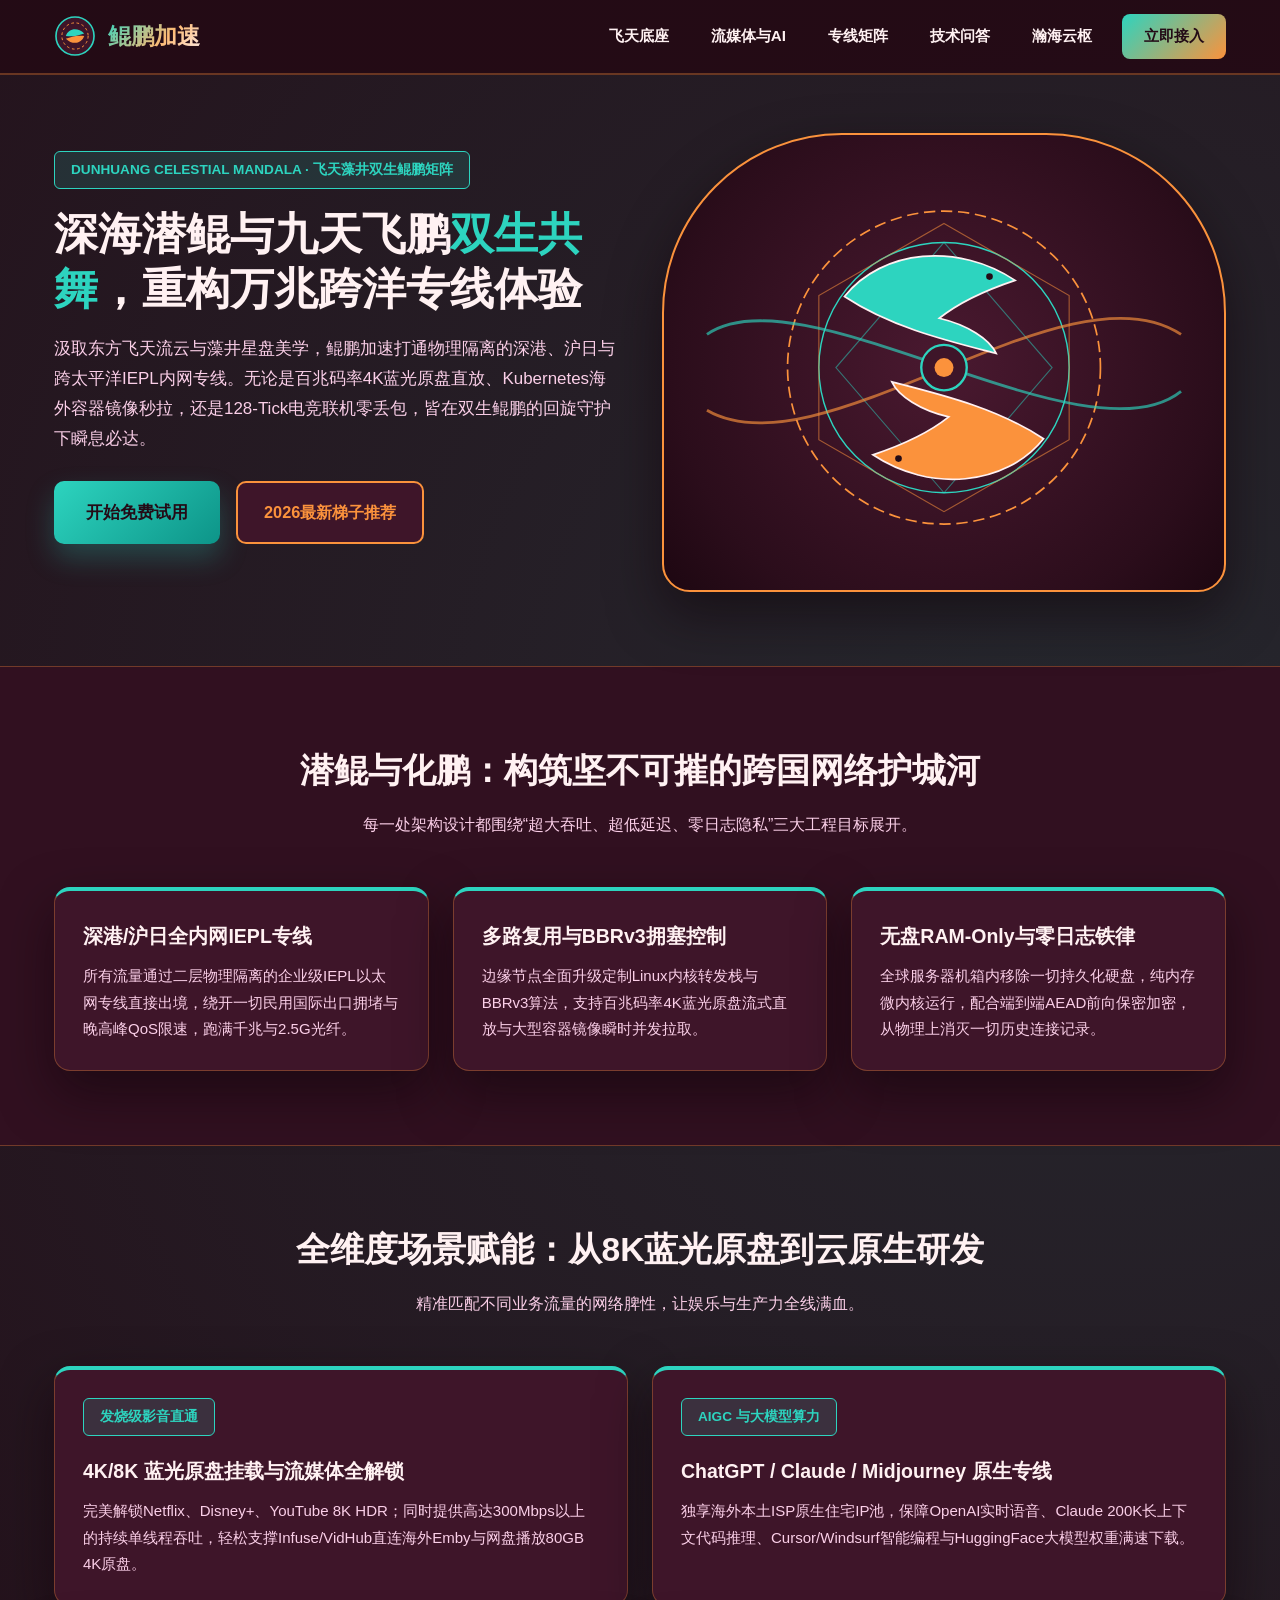
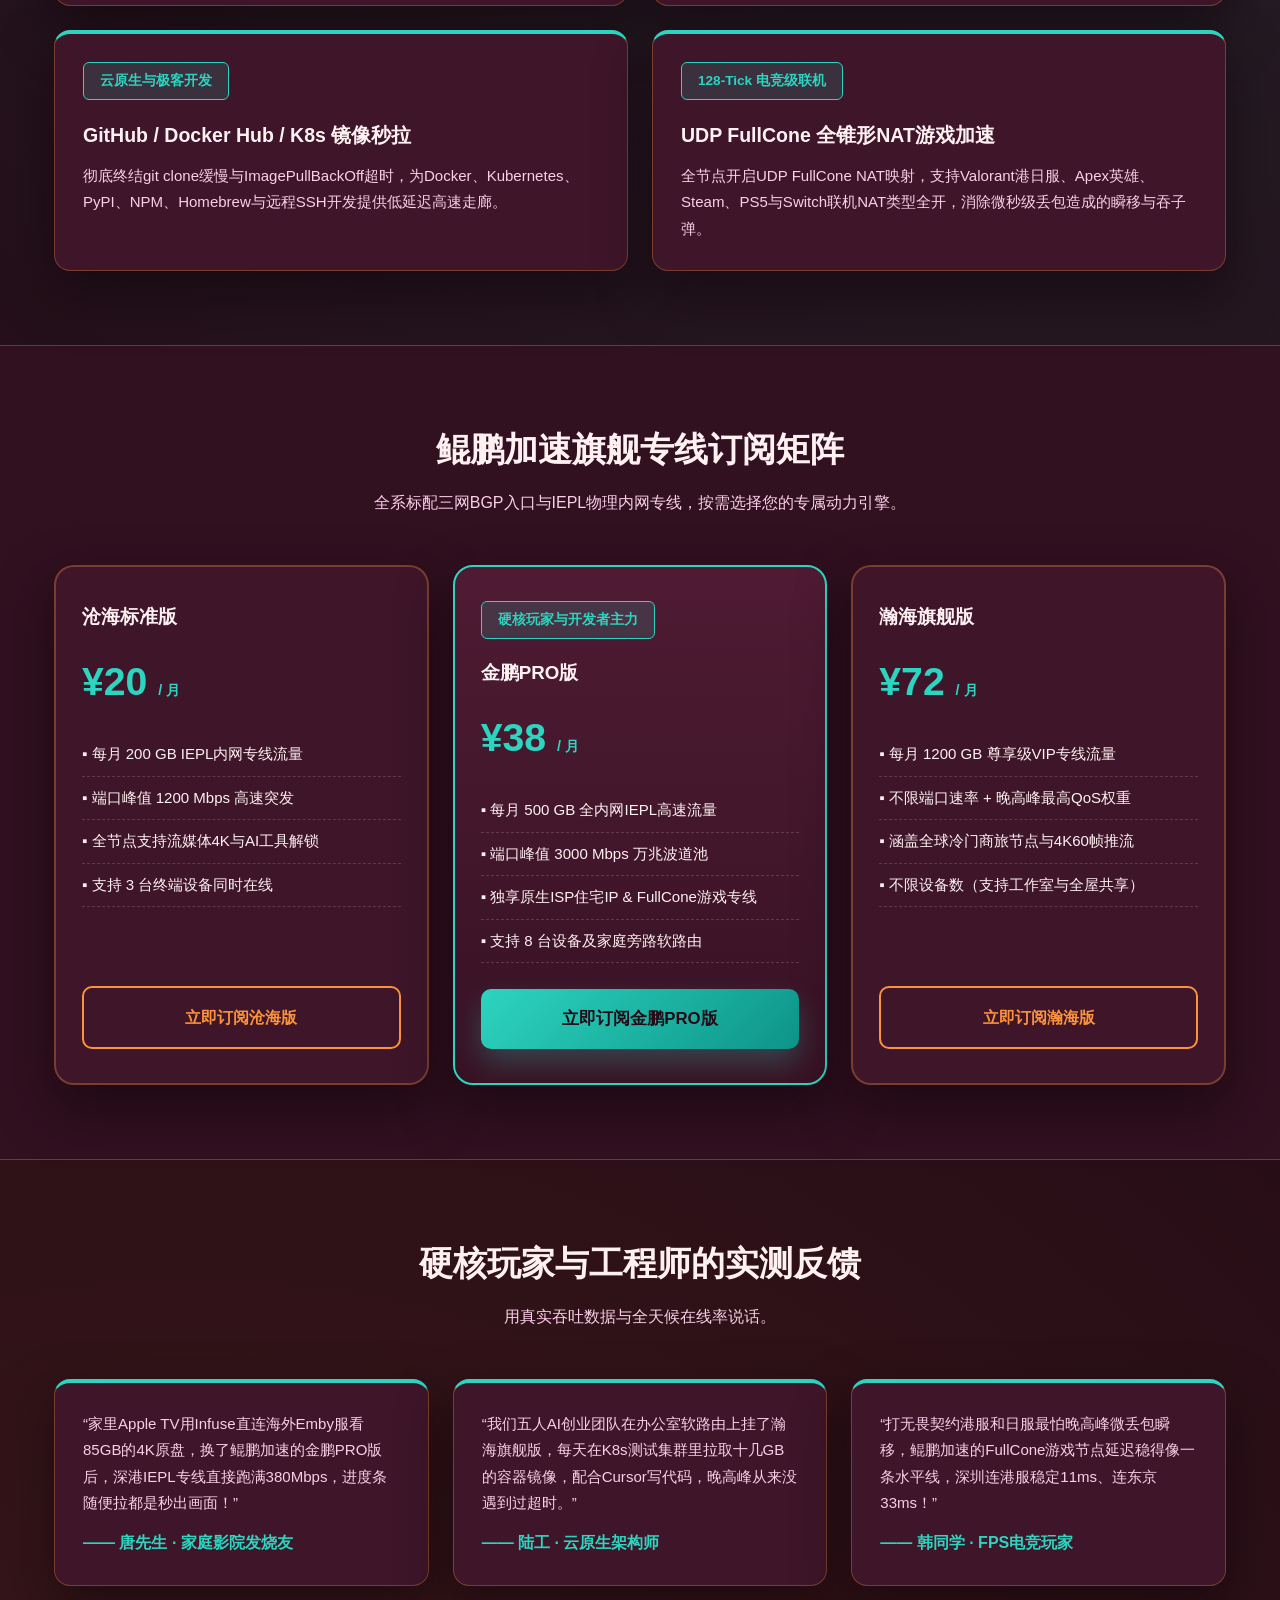
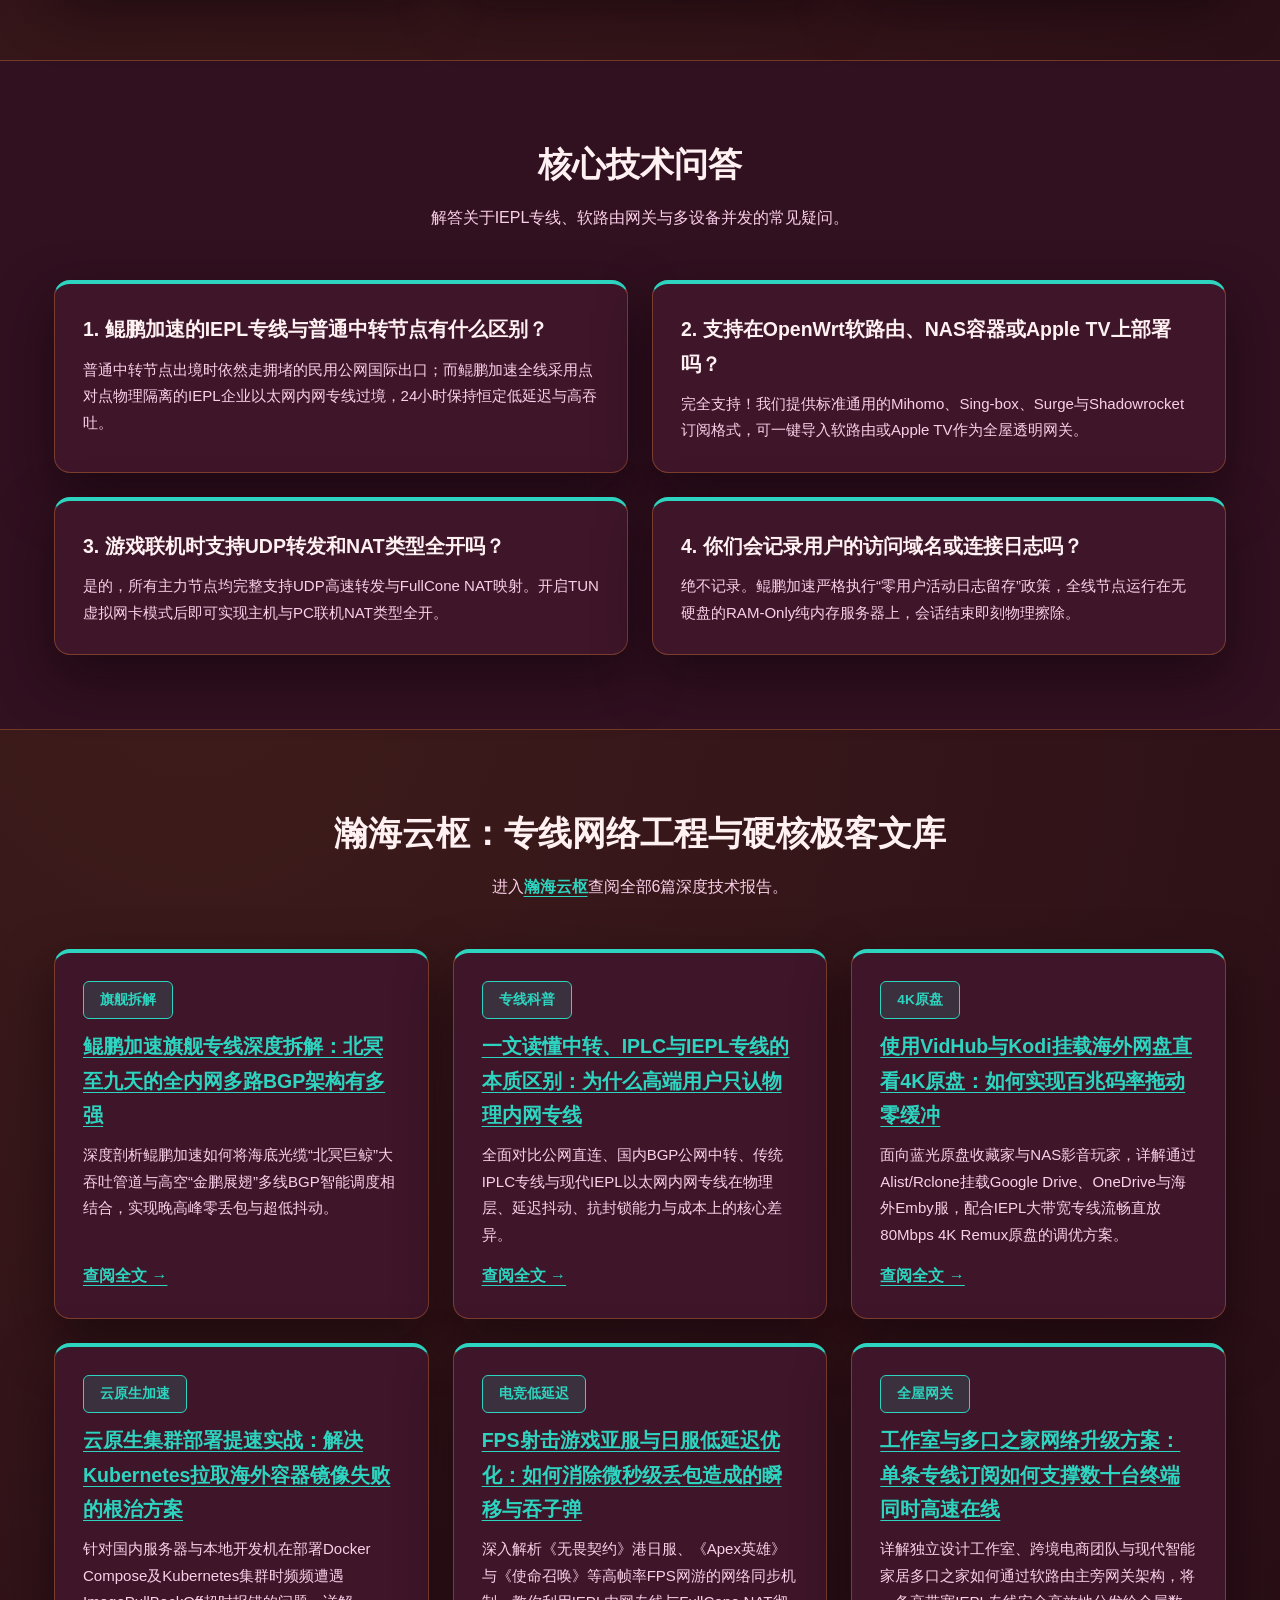
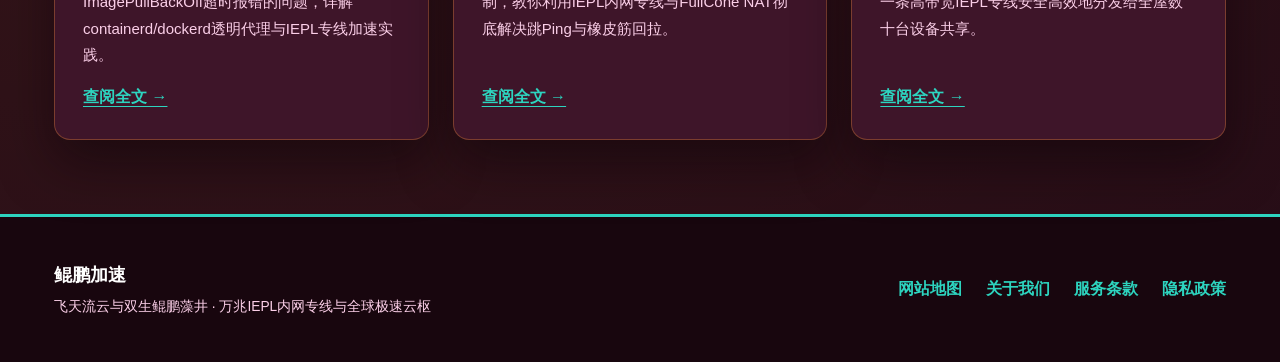
==== index.html @ b69a99f5 "Deploy kunpejiasu.shop landing page" ====
<!DOCTYPE html>
<html lang="zh-CN">
<head>
  <meta charset="UTF-8">
  <meta name="viewport" content="width=device-width, initial-scale=1.0">
  <title>鲲鹏加速 - 北冥之鲲化而为鹏的万兆IEPL内网专线与全球极速网络加速服务</title>
  <meta name="description" content="鲲鹏加速以北冥巨鲸与九天金鹏之势打造全内网IEPL专线网络加速矩阵，支持4K原盘串流、云原生开发、AI算力与电竞联机极速秒开，是硬核极客一致推崇的机场推荐标杆。">
  <meta name="keywords" content="鲲鹏加速,网络加速,极速秒开,机场推荐,IEPL内网专线,4K原盘串流,游戏低延迟加速,AI算力专线">
  <link rel="canonical" href="https://kunpejiasu.shop/">
  <meta property="og:type" content="website">
  <meta property="og:title" content="鲲鹏加速 - 万兆IEPL内网专线与全球极速网络加速服务">
  <meta property="og:description" content="深海巨鲸海底光缆直通 + 九天金鹏BGP智能选路，为8K影音、云原生研发与国际服电竞提供毫秒级动力。">
  <meta property="og:url" content="https://kunpejiasu.shop/">
  <meta property="og:image" content="https://kunpejiasu.shop/og-kunpeng-shop.png">
  <meta property="og:site_name" content="鲲鹏加速">
  <script type="application/ld+json">
  {
    "@context": "https://schema.org",
    "@type": "Product",
    "name": "鲲鹏加速",
    "brand": { "@type": "Brand", "name": "鲲鹏加速" },
    "description": "鲲鹏加速采用企业级三网BGP任播入口与全内网IEPL跨洋光纤专线，提供晚高峰零丢包、超低延迟的全球网络加速与原生流媒体AI解锁服务。",
    "offers": { "@type": "AggregateOffer", "lowPrice": "20.00", "highPrice": "72.00", "priceCurrency": "CNY", "offerCount": "3" }
  }
  </script>
  <link rel="stylesheet" href="style.css">
</head>
<body>
  <header class="dh-header">
  <div class="dh-wrap dh-nav-row">
    <a href="index.html" class="dh-brand">
      <svg width="42" height="42" viewBox="0 0 64 64" fill="none" xmlns="http://www.w3.org/2000/svg" aria-label="鲲鹏加速飞天藻井双生鲲鹏徽标">
        <circle cx="32" cy="32" r="29" fill="#3E1529" stroke="#2DD4BF" stroke-width="2.5"/>
        <circle cx="32" cy="32" r="20" stroke="#FB923C" stroke-width="1.5" stroke-dasharray="4 4"/>
        <path d="M18 32 C 22 20, 36 18, 46 28 C 38 30, 30 34, 18 32 Z" fill="#2DD4BF"/>
        <path d="M46 32 C 42 44, 28 46, 18 36 C 26 34, 34 30, 46 32 Z" fill="#FB923C"/>
      </svg>
      <span class="dh-brand-title">鲲鹏加速</span>
    </a>
    <nav class="dh-nav" aria-label="主导航">
      <a href="index.html#backbone">飞天底座</a>
      <a href="index.html#unlock">流媒体与AI</a>
      <a href="index.html#pricing">专线矩阵</a>
      <a href="index.html#faq">技术问答</a>
      <a href="vast-nexus.html">瀚海云枢</a>
      <a href="https://ww012.twilightaff.com/#/?code=A56DH1Af" class="btn-dh-top" rel="nofollow" target="_blank">立即接入</a>
    </nav>
  </div>
</header>
  <main>
    <section class="dh-hero">
      <div class="dh-wrap dh-hero-grid">
        <div>
          <div class="dh-mural-badge">DUNHUANG CELESTIAL MANDALA · 飞天藻井双生鲲鹏矩阵</div>
          <h1>深海潜鲲与九天飞鹏<span>双生共舞</span>，重构万兆跨洋专线体验</h1>
          <p class="dh-hero-p">汲取东方飞天流云与藻井星盘美学，鲲鹏加速打通物理隔离的深港、沪日与跨太平洋IEPL内网专线。无论是百兆码率4K蓝光原盘直放、Kubernetes海外容器镜像秒拉，还是128-Tick电竞联机零丢包，皆在双生鲲鹏的回旋守护下瞬息必达。</p>
          <div class="dh-cta-bar">
            <a href="https://ww012.twilightaff.com/#/?code=A56DH1Af" class="btn-dh-malachite" rel="nofollow" target="_blank">开始免费试用</a>
            <a href="https://tizilab.net/paihang/" class="btn-dh-copper" target="_blank">2026最新梯子推荐</a>
          </div>
        </div>

        <!-- Arch-Framed Dunhuang Celestial Mandala & Orbital Yin-Yang Kunpeng SVG -->
        <div class="dh-mandala-stage" role="img" aria-label="鲲鹏加速敦煌飞天藻井星盘与孔雀石绿赤铜双生鲲鹏回旋共舞动态插画">
          <svg viewBox="0 0 540 430" fill="none" xmlns="http://www.w3.org/2000/svg">
            <!-- Rotating Dunhuang Celestial Mandala Canopy (藻井几何星盘) -->
            <g class="anim-mandala-wheel">
              <circle cx="270" cy="220" r="165" stroke="#FB923C" stroke-width="1.8" stroke-dasharray="12 6"/>
              <circle cx="270" cy="220" r="132" stroke="#2DD4BF" stroke-width="1.5"/>
              <polygon points="270,68 402,144 402,296 270,372 138,296 138,144" stroke="#FB923C" stroke-width="1.2" stroke-opacity="0.55" fill="none"/>
              <polygon points="270,88 384,220 270,352 156,220" stroke="#2DD4BF" stroke-width="1.2" stroke-opacity="0.5" fill="none"/>
            </g>
            <!-- Flowing Silk Cloud Ribbons (飞天流云飘带) -->
            <g class="anim-silk-ribbon">
              <path d="M20 185 C 120 115, 420 325, 520 245" stroke="#2DD4BF" stroke-width="3" stroke-opacity="0.65" fill="none"/>
              <path d="M20 265 C 140 335, 400 105, 520 185" stroke="#FB923C" stroke-width="3" stroke-opacity="0.65" fill="none"/>
            </g>
            <!-- Orbital Yin-Yang Dance of Malachite Kun-Whale & Copper Peng-Bird -->
            <g class="anim-orbital-pair">
              <!-- Top Arc: Malachite-Turquoise Winged Kun-Whale (孔雀石绿飞鲸) -->
              <path d="M165 145 C 205 95, 285 88, 345 128 C 315 138, 285 152, 265 168 C 295 175, 318 190, 325 205 C 275 192, 215 178, 165 145 Z" fill="#2DD4BF" stroke="#FFF1F2" stroke-width="1.8"/>
              <circle cx="318" cy="124" r="3.5" fill="#240B16"/>
              <!-- Bottom Arc: Burnished Copper-Peach Celestial Peng-Bird (赤铜鎏金飞鹏) -->
              <path d="M375 295 C 335 345, 255 352, 195 312 C 225 302, 255 288, 275 272 C 245 265, 222 250, 215 235 C 265 248, 325 262, 375 295 Z" fill="#FB923C" stroke="#FFF1F2" stroke-width="1.8"/>
              <circle cx="222" cy="316" r="3.5" fill="#240B16"/>
            </g>
            <!-- Central Lotus Core -->
            <circle cx="270" cy="220" r="24" fill="#3E1529" stroke="#2DD4BF" stroke-width="2.5"/>
            <circle cx="270" cy="220" r="10" fill="#FB923C"/>
          </svg>
        </div>
      </div>
    </section>

    <section id="backbone" class="dh-sec wine-band">
      <div class="dh-wrap">
        <div class="dh-head">
          <h2>潜鲲与化鹏：构筑坚不可摧的跨国网络护城河</h2>
          <p>每一处架构设计都围绕“超大吞吐、超低延迟、零日志隐私”三大工程目标展开。</p>
        </div>
        <div class="dh-three-grid">
          <div class="dh-card">
            <h3>深港/沪日全内网IEPL专线</h3>
            <p>所有流量通过二层物理隔离的企业级IEPL以太网专线直接出境，绕开一切民用国际出口拥堵与晚高峰QoS限速，跑满千兆与2.5G光纤。</p>
          </div>
          <div class="dh-card">
            <h3>多路复用与BBRv3拥塞控制</h3>
            <p>边缘节点全面升级定制Linux内核转发栈与BBRv3算法，支持百兆码率4K蓝光原盘流式直放与大型容器镜像瞬时并发拉取。</p>
          </div>
          <div class="dh-card">
            <h3>无盘RAM-Only与零日志铁律</h3>
            <p>全球服务器机箱内移除一切持久化硬盘，纯内存微内核运行，配合端到端AEAD前向保密加密，从物理上消灭一切历史连接记录。</p>
          </div>
        </div>
      </div>
    </section>

    <section id="unlock" class="dh-sec">
      <div class="dh-wrap">
        <div class="dh-head">
          <h2>全维度场景赋能：从8K蓝光原盘到云原生研发</h2>
          <p>精准匹配不同业务流量的网络脾性，让娱乐与生产力全线满血。</p>
        </div>
        <div class="dh-two-grid">
          <div class="dh-card">
            <span class="dh-mural-badge">发烧级影音直通</span>
            <h3>4K/8K 蓝光原盘挂载与流媒体全解锁</h3>
            <p>完美解锁Netflix、Disney+、YouTube 8K HDR；同时提供高达300Mbps以上的持续单线程吞吐，轻松支撑Infuse/VidHub直连海外Emby与网盘播放80GB 4K原盘。</p>
          </div>
          <div class="dh-card">
            <span class="dh-mural-badge">AIGC 与大模型算力</span>
            <h3>ChatGPT / Claude / Midjourney 原生专线</h3>
            <p>独享海外本土ISP原生住宅IP池，保障OpenAI实时语音、Claude 200K长上下文代码推理、Cursor/Windsurf智能编程与HuggingFace大模型权重满速下载。</p>
          </div>
          <div class="dh-card">
            <span class="dh-mural-badge">云原生与极客开发</span>
            <h3>GitHub / Docker Hub / K8s 镜像秒拉</h3>
            <p>彻底终结git clone缓慢与ImagePullBackOff超时，为Docker、Kubernetes、PyPI、NPM、Homebrew与远程SSH开发提供低延迟高速走廊。</p>
          </div>
          <div class="dh-card">
            <span class="dh-mural-badge">128-Tick 电竞级联机</span>
            <h3>UDP FullCone 全锥形NAT游戏加速</h3>
            <p>全节点开启UDP FullCone NAT映射，支持Valorant港日服、Apex英雄、Steam、PS5与Switch联机NAT类型全开，消除微秒级丢包造成的瞬移与吞子弹。</p>
          </div>
        </div>
      </div>
    </section>

    <section id="pricing" class="dh-sec wine-band">
      <div class="dh-wrap">
        <div class="dh-head">
          <h2>鲲鹏加速旗舰专线订阅矩阵</h2>
          <p>全系标配三网BGP入口与IEPL物理内网专线，按需选择您的专属动力引擎。</p>
        </div>
        <div class="dh-three-grid">
          <div class="dh-price-card">
            <div>
              <h3>沧海标准版</h3>
              <div class="dh-price-num">¥20 <small style="font-size:0.9rem;">/ 月</small></div>
              <ul class="dh-ul">
                <li>▪ 每月 200 GB IEPL内网专线流量</li>
                <li>▪ 端口峰值 1200 Mbps 高速突发</li>
                <li>▪ 全节点支持流媒体4K与AI工具解锁</li>
                <li>▪ 支持 3 台终端设备同时在线</li>
              </ul>
            </div>
            <a href="https://ww012.twilightaff.com/#/?code=A56DH1Af" class="btn-dh-copper" style="width:100%;" rel="nofollow" target="_blank">立即订阅沧海版</a>
          </div>
          <div class="dh-price-card featured">
            <div>
              <span class="dh-mural-badge">硬核玩家与开发者主力</span>
              <h3>金鹏PRO版</h3>
              <div class="dh-price-num">¥38 <small style="font-size:0.9rem;">/ 月</small></div>
              <ul class="dh-ul">
                <li>▪ 每月 500 GB 全内网IEPL高速流量</li>
                <li>▪ 端口峰值 3000 Mbps 万兆波道池</li>
                <li>▪ 独享原生ISP住宅IP & FullCone游戏专线</li>
                <li>▪ 支持 8 台设备及家庭旁路软路由</li>
              </ul>
            </div>
            <a href="https://ww012.twilightaff.com/#/?code=A56DH1Af" class="btn-dh-malachite" style="width:100%;" rel="nofollow" target="_blank">立即订阅金鹏PRO版</a>
          </div>
          <div class="dh-price-card">
            <div>
              <h3>瀚海旗舰版</h3>
              <div class="dh-price-num">¥72 <small style="font-size:0.9rem;">/ 月</small></div>
              <ul class="dh-ul">
                <li>▪ 每月 1200 GB 尊享级VIP专线流量</li>
                <li>▪ 不限端口速率 + 晚高峰最高QoS权重</li>
                <li>▪ 涵盖全球冷门商旅节点与4K60帧推流</li>
                <li>▪ 不限设备数（支持工作室与全屋共享）</li>
              </ul>
            </div>
            <a href="https://ww012.twilightaff.com/#/?code=A56DH1Af" class="btn-dh-copper" style="width:100%;" rel="nofollow" target="_blank">立即订阅瀚海版</a>
          </div>
        </div>
      </div>
    </section>

    <section class="dh-sec">
      <div class="dh-wrap">
        <div class="dh-head">
          <h2>硬核玩家与工程师的实测反馈</h2>
          <p>用真实吞吐数据与全天候在线率说话。</p>
        </div>
        <div class="dh-three-grid">
          <div class="dh-card">
            <p>“家里Apple TV用Infuse直连海外Emby服看85GB的4K原盘，换了鲲鹏加速的金鹏PRO版后，深港IEPL专线直接跑满380Mbps，进度条随便拉都是秒出画面！”</p>
            <strong style="display:block;margin-top:12px;color:var(--malachite-main);">—— 唐先生 · 家庭影院发烧友</strong>
          </div>
          <div class="dh-card">
            <p>“我们五人AI创业团队在办公室软路由上挂了瀚海旗舰版，每天在K8s测试集群里拉取十几GB的容器镜像，配合Cursor写代码，晚高峰从来没遇到过超时。”</p>
            <strong style="display:block;margin-top:12px;color:var(--malachite-main);">—— 陆工 · 云原生架构师</strong>
          </div>
          <div class="dh-card">
            <p>“打无畏契约港服和日服最怕晚高峰微丢包瞬移，鲲鹏加速的FullCone游戏节点延迟稳得像一条水平线，深圳连港服稳定11ms、连东京33ms！”</p>
            <strong style="display:block;margin-top:12px;color:var(--malachite-main);">—— 韩同学 · FPS电竞玩家</strong>
          </div>
        </div>
      </div>
    </section>

    <section id="faq" class="dh-sec wine-band">
      <div class="dh-wrap">
        <div class="dh-head">
          <h2>核心技术问答</h2>
          <p>解答关于IEPL专线、软路由网关与多设备并发的常见疑问。</p>
        </div>
        <div class="dh-two-grid">
          <div class="dh-card">
            <h3>1. 鲲鹏加速的IEPL专线与普通中转节点有什么区别？</h3>
            <p>普通中转节点出境时依然走拥堵的民用公网国际出口；而鲲鹏加速全线采用点对点物理隔离的IEPL企业以太网内网专线过境，24小时保持恒定低延迟与高吞吐。</p>
          </div>
          <div class="dh-card">
            <h3>2. 支持在OpenWrt软路由、NAS容器或Apple TV上部署吗？</h3>
            <p>完全支持！我们提供标准通用的Mihomo、Sing-box、Surge与Shadowrocket订阅格式，可一键导入软路由或Apple TV作为全屋透明网关。</p>
          </div>
          <div class="dh-card">
            <h3>3. 游戏联机时支持UDP转发和NAT类型全开吗？</h3>
            <p>是的，所有主力节点均完整支持UDP高速转发与FullCone NAT映射。开启TUN虚拟网卡模式后即可实现主机与PC联机NAT类型全开。</p>
          </div>
          <div class="dh-card">
            <h3>4. 你们会记录用户的访问域名或连接日志吗？</h3>
            <p>绝不记录。鲲鹏加速严格执行“零用户活动日志留存”政策，全线节点运行在无硬盘的RAM-Only纯内存服务器上，会话结束即刻物理擦除。</p>
          </div>
        </div>
      </div>
    </section>

    <section class="dh-sec">
      <div class="dh-wrap">
        <div class="dh-head">
          <h2>瀚海云枢：专线网络工程与硬核极客文库</h2>
          <p>进入<a href="vast-nexus.html">瀚海云枢</a>查阅全部6篇深度技术报告。</p>
        </div>
        <div class="dh-three-grid">
          
        <article class="dh-card" style="display:flex;flex-direction:column;justify-content:space-between;">
          <div>
            <span class="dh-mural-badge" style="margin-bottom:10px;">旗舰拆解</span>
            <h3><a href="kunpeng-multi-terabit-iepl-matrix-test.html">鲲鹏加速旗舰专线深度拆解：北冥至九天的全内网多路BGP架构有多强</a></h3>
            <p>深度剖析鲲鹏加速如何将海底光缆“北冥巨鲸”大吞吐管道与高空“金鹏展翅”多线BGP智能调度相结合，实现晚高峰零丢包与超低抖动。</p>
          </div>
          <a href="kunpeng-multi-terabit-iepl-matrix-test.html" style="margin-top:14px;">查阅全文 →</a>
        </article>
        <article class="dh-card" style="display:flex;flex-direction:column;justify-content:space-between;">
          <div>
            <span class="dh-mural-badge" style="margin-bottom:10px;">专线科普</span>
            <h3><a href="dedicated-iepl-vs-iplc-vs-ordinary-relay.html">一文读懂中转、IPLC与IEPL专线的本质区别：为什么高端用户只认物理内网专线</a></h3>
            <p>全面对比公网直连、国内BGP公网中转、传统IPLC专线与现代IEPL以太网内网专线在物理层、延迟抖动、抗封锁能力与成本上的核心差异。</p>
          </div>
          <a href="dedicated-iepl-vs-iplc-vs-ordinary-relay.html" style="margin-top:14px;">查阅全文 →</a>
        </article>
        <article class="dh-card" style="display:flex;flex-direction:column;justify-content:space-between;">
          <div>
            <span class="dh-mural-badge" style="margin-bottom:10px;">4K原盘</span>
            <h3><a href="4k-bluray-plex-kodi-webdav-cloud-mount.html">使用VidHub与Kodi挂载海外网盘直看4K原盘：如何实现百兆码率拖动零缓冲</a></h3>
            <p>面向蓝光原盘收藏家与NAS影音玩家，详解通过Alist/Rclone挂载Google Drive、OneDrive与海外Emby服，配合IEPL大带宽专线流畅直放80Mbps 4K Remux原盘的调优方案。</p>
          </div>
          <a href="4k-bluray-plex-kodi-webdav-cloud-mount.html" style="margin-top:14px;">查阅全文 →</a>
        </article>
        <article class="dh-card" style="display:flex;flex-direction:column;justify-content:space-between;">
          <div>
            <span class="dh-mural-badge" style="margin-bottom:10px;">云原生加速</span>
            <h3><a href="docker-kubernetes-gcr-quay-registry-mirror.html">云原生集群部署提速实战：解决Kubernetes拉取海外容器镜像失败的根治方案</a></h3>
            <p>针对国内服务器与本地开发机在部署Docker Compose及Kubernetes集群时频频遭遇ImagePullBackOff超时报错的问题，详解containerd/dockerd透明代理与IEPL专线加速实践。</p>
          </div>
          <a href="docker-kubernetes-gcr-quay-registry-mirror.html" style="margin-top:14px;">查阅全文 →</a>
        </article>
        <article class="dh-card" style="display:flex;flex-direction:column;justify-content:space-between;">
          <div>
            <span class="dh-mural-badge" style="margin-bottom:10px;">电竞低延迟</span>
            <h3><a href="valorant-apex-tokyo-hongkong-server-ping.html">FPS射击游戏亚服与日服低延迟优化：如何消除微秒级丢包造成的瞬移与吞子弹</a></h3>
            <p>深入解析《无畏契约》港日服、《Apex英雄》与《使命召唤》等高帧率FPS网游的网络同步机制，教你利用IEPL内网专线与FullCone NAT彻底解决跳Ping与橡皮筋回拉。</p>
          </div>
          <a href="valorant-apex-tokyo-hongkong-server-ping.html" style="margin-top:14px;">查阅全文 →</a>
        </article>
        <article class="dh-card" style="display:flex;flex-direction:column;justify-content:space-between;">
          <div>
            <span class="dh-mural-badge" style="margin-bottom:10px;">全屋网关</span>
            <h3><a href="multi-device-concurrent-family-gateway-plan.html">工作室与多口之家网络升级方案：单条专线订阅如何支撑数十台终端同时高速在线</a></h3>
            <p>详解独立设计工作室、跨境电商团队与现代智能家居多口之家如何通过软路由主旁网关架构，将一条高带宽IEPL专线安全高效地分发给全屋数十台设备共享。</p>
          </div>
          <a href="multi-device-concurrent-family-gateway-plan.html" style="margin-top:14px;">查阅全文 →</a>
        </article>
        </div>
      </div>
    </section>
  </main>
  <footer class="dh-footer">
  <div class="dh-wrap dh-footer-row">
    <div>
      <strong style="font-size: 1.15rem; color: #FFFFFF;">鲲鹏加速</strong>
      <p style="font-size: 0.86rem; color: #FBCFE8; margin-top: 4px;">飞天流云与双生鲲鹏藻井 · 万兆IEPL内网专线与全球极速云枢</p>
    </div>
    <div class="dh-footer-links">
      <a href="sitemap.html">网站地图</a>
      <a href="about.html">关于我们</a>
      <a href="terms.html">服务条款</a>
      <a href="privacy.html">隐私政策</a>
    </div>
  </div>
</footer>
</body>
</html>
---- style.css ----
/* kunpejiasu.shop - Deep Mulberry-Burgundy & Malachite-Turquoise Dunhuang Celestial Kunpeng */
:root {
  --bg-mulberry: #240B16;
  --bg-wine-band: #311020;
  --bg-plum-card: #3E1529;
  --text-lotus: #FFF1F2;
  --text-rose-ash: #FBCFE8;
  --malachite-main: #2DD4BF;
  --malachite-deep: #0D9488;
  --copper-peach: #FB923C;
  --border-copper: rgba(251, 146, 60, 0.32);
  --shadow-wine: 0 22px 52px rgba(15, 3, 9, 0.55);
}

* {
  box-sizing: border-box;
  margin: 0;
  padding: 0;
}

html {
  scroll-behavior: smooth;
  font-family: "PingFang SC", "Hiragino Sans GB", "Microsoft YaHei", sans-serif;
  background-color: var(--bg-mulberry);
  color: var(--text-lotus);
  line-height: 1.76;
}

body {
  background-color: var(--bg-mulberry);
  background-image:
    radial-gradient(circle at 85% 15%, rgba(45, 212, 191, 0.14) 0%, transparent 42%),
    radial-gradient(circle at 15% 75%, rgba(251, 146, 60, 0.12) 0%, transparent 45%);
  overflow-x: hidden;
}

a, a:visited {
  color: var(--malachite-main);
  text-decoration: underline;
  text-underline-offset: 4px;
  font-weight: 700;
  transition: color 0.2s ease;
}

a:hover {
  color: var(--copper-peach);
}

.dh-wrap {
  max-width: 1220px;
  margin: 0 auto;
  padding: 0 24px;
}

/* Header */
.dh-header {
  position: sticky;
  top: 0;
  z-index: 100;
  background: rgba(36, 11, 22, 0.95);
  border-bottom: 2px solid var(--border-copper);
  padding: 14px 0;
}

.dh-nav-row {
  display: flex;
  align-items: center;
  justify-content: space-between;
  flex-wrap: wrap;
  gap: 18px;
}

.dh-brand {
  display: inline-flex;
  align-items: center;
  gap: 12px;
  text-decoration: none !important;
}

.dh-brand-title {
  font-size: 1.46rem;
  font-weight: 900;
  background: linear-gradient(135deg, #2DD4BF 0%, #FDBA74 60%, #FFF1F2 100%);
  -webkit-background-clip: text;
  -webkit-text-fill-color: transparent;
}

.dh-nav {
  display: flex;
  align-items: center;
  gap: 18px;
  flex-wrap: wrap;
}

.dh-nav a, .dh-nav a:visited {
  color: var(--text-lotus);
  text-decoration: none;
  font-size: 0.95rem;
  font-weight: 600;
  padding: 6px 12px;
  border-radius: 8px;
}

.dh-nav a:hover, .dh-nav a.active {
  background: rgba(45, 212, 191, 0.16);
  color: var(--malachite-main);
}

.btn-dh-top, .btn-dh-top:visited {
  background: linear-gradient(135deg, var(--malachite-main), var(--copper-peach));
  color: #240B16 !important;
  text-decoration: none !important;
  padding: 9px 22px !important;
  border-radius: 8px;
  font-weight: 900;
}

/* Hero Section with Dunhuang Celestial Mandala & Orbital Twin Kunpeng */
.dh-hero {
  padding: 58px 0 74px;
}

.dh-hero-grid {
  display: grid;
  grid-template-columns: 1fr 1fr;
  gap: 44px;
  align-items: center;
}

.dh-mural-badge {
  display: inline-flex;
  align-items: center;
  gap: 8px;
  background: rgba(45, 212, 191, 0.14);
  border: 1px solid var(--malachite-main);
  color: var(--malachite-main);
  padding: 6px 16px;
  border-radius: 6px;
  font-size: 0.85rem;
  font-weight: 800;
  margin-bottom: 18px;
}

.dh-hero h1 {
  font-size: 2.75rem;
  line-height: 1.24;
  color: var(--text-lotus);
  margin-bottom: 18px;
  font-weight: 900;
}

.dh-hero h1 span {
  color: var(--malachite-main);
}

.dh-hero-p {
  font-size: 1.06rem;
  color: var(--text-rose-ash);
  margin-bottom: 28px;
}

.dh-cta-bar {
  display: flex;
  flex-wrap: wrap;
  gap: 16px;
  margin-bottom: 30px;
}

.btn-dh-malachite, .btn-dh-malachite:visited {
  display: inline-flex;
  align-items: center;
  justify-content: center;
  background: linear-gradient(135deg, #2DD4BF 0%, #0D9488 100%);
  color: #240B16 !important;
  text-decoration: none !important;
  padding: 15px 32px;
  border-radius: 10px;
  font-size: 1.05rem;
  font-weight: 900;
  box-shadow: 0 14px 28px rgba(45, 212, 191, 0.25);
  transition: transform 0.2s ease;
}

.btn-dh-malachite:hover {
  transform: translateY(-3px);
}

.btn-dh-copper, .btn-dh-copper:visited {
  display: inline-flex;
  align-items: center;
  justify-content: center;
  background: var(--bg-plum-card);
  color: var(--copper-peach) !important;
  text-decoration: none !important;
  padding: 15px 26px;
  border-radius: 10px;
  font-size: 1.02rem;
  font-weight: 800;
  border: 2px solid var(--copper-peach);
  transition: transform 0.2s ease;
}

.btn-dh-copper:hover {
  background: rgba(251, 146, 60, 0.16);
  transform: translateY(-3px);
}

.dh-mandala-stage {
  background: radial-gradient(circle at center, #4A1930 0%, #2B0D1B 75%, #1D0711 100%);
  border: 2px solid var(--copper-peach);
  border-radius: 180px 180px 28px 28px;
  padding: 24px;
  box-shadow: var(--shadow-wine);
  overflow: hidden;
}

.dh-mandala-stage svg {
  width: 100%;
  height: auto;
  display: block;
}

@keyframes mandalaRotate {
  0% { transform: rotate(0deg); }
  100% { transform: rotate(360deg); }
}

@keyframes yinYangKunpeng {
  0% { transform: rotate(0deg); }
  100% { transform: rotate(-360deg); }
}

@keyframes silkFloat {
  0%, 100% { transform: translateY(0px); }
  50% { transform: translateY(-10px); }
}

.anim-mandala-wheel {
  animation: mandalaRotate 28s linear infinite;
  transform-origin: 270px 220px;
}

.anim-orbital-pair {
  animation: yinYangKunpeng 18s linear infinite;
  transform-origin: 270px 220px;
}

.anim-silk-ribbon {
  animation: silkFloat 5s ease-in-out infinite;
}

/* Sections */
.dh-sec {
  padding: 74px 0;
}

.dh-sec.wine-band {
  background: var(--bg-wine-band);
  border-top: 1px solid var(--border-copper);
  border-bottom: 1px solid var(--border-copper);
}

.dh-head {
  text-align: center;
  max-width: 740px;
  margin: 0 auto 48px;
}

.dh-head h2 {
  font-size: 2.1rem;
  color: var(--text-lotus);
  margin-bottom: 10px;
}

.dh-head p {
  color: var(--text-rose-ash);
}

/* Cards */
.dh-three-grid {
  display: grid;
  grid-template-columns: repeat(3, 1fr);
  gap: 24px;
}

.dh-two-grid {
  display: grid;
  grid-template-columns: repeat(2, 1fr);
  gap: 24px;
}

.dh-card {
  background: var(--bg-plum-card);
  border: 1px solid var(--border-copper);
  border-top: 4px solid var(--malachite-main);
  border-radius: 16px;
  padding: 28px;
  box-shadow: var(--shadow-wine);
}

.dh-card h3 {
  font-size: 1.22rem;
  color: var(--text-lotus);
  margin-bottom: 10px;
}

.dh-card p {
  color: var(--text-rose-ash);
  font-size: 0.94rem;
}

.dh-price-card {
  background: var(--bg-plum-card);
  border: 2px solid var(--border-copper);
  border-radius: 20px;
  padding: 34px 26px;
  box-shadow: var(--shadow-wine);
  display: flex;
  flex-direction: column;
  justify-content: space-between;
}

.dh-price-card.featured {
  border-color: var(--malachite-main);
  background: linear-gradient(180deg, #4E1B33 0%, #381224 100%);
}

.dh-price-num {
  font-size: 2.45rem;
  font-weight: 900;
  color: var(--malachite-main);
  margin: 14px 0;
}

.dh-ul {
  list-style: none;
  margin: 16px 0 26px;
}

.dh-ul li {
  padding: 8px 0;
  border-bottom: 1px dashed rgba(251, 207, 232, 0.18);
  font-size: 0.94rem;
}

/* Subpage */
.dh-doc-sec {
  padding: 52px 0 78px;
}

.dh-doc-box {
  max-width: 890px;
  margin: 0 auto;
  background: var(--bg-plum-card);
  border: 2px solid var(--border-copper);
  border-radius: 22px;
  padding: 44px;
  box-shadow: var(--shadow-wine);
}

.dh-doc-box h1 {
  font-size: 2rem;
  margin-bottom: 12px;
}

.dh-doc-meta {
  font-size: 0.88rem;
  color: var(--text-rose-ash);
  padding-bottom: 16px;
  margin-bottom: 24px;
  border-bottom: 1px solid var(--border-copper);
  display: flex;
  gap: 16px;
  flex-wrap: wrap;
}

.dh-doc-body h2 {
  font-size: 1.38rem;
  color: var(--malachite-main);
  margin: 26px 0 12px;
}

.dh-doc-body h3 {
  font-size: 1.14rem;
  color: var(--copper-peach);
  margin: 18px 0 8px;
}

.dh-doc-body p {
  margin-bottom: 15px;
}

.dh-footer {
  background: #18060E;
  color: var(--text-rose-ash);
  padding: 42px 0;
  border-top: 3px solid var(--malachite-main);
}

.dh-footer-row {
  display: flex;
  justify-content: space-between;
  align-items: center;
  flex-wrap: wrap;
  gap: 20px;
}

.dh-footer-links {
  display: flex;
  gap: 24px;
  flex-wrap: wrap;
}

.dh-footer-links a, .dh-footer-links a:visited {
  color: var(--malachite-main) !important;
  text-decoration: none;
}

@media (max-width: 980px) {
  .dh-hero-grid,
  .dh-three-grid,
  .dh-two-grid {
    grid-template-columns: 1fr;
  }
}

@media (max-width: 768px) {
  .dh-nav-row {
    flex-direction: column;
    align-items: flex-start;
  }
  .dh-nav {
    display: flex !important;
    width: 100%;
    flex-wrap: wrap;
    gap: 8px;
  }
  .dh-hero h1 {
    font-size: 2rem;
  }
  .dh-doc-box {
    padding: 24px 18px;
  }
}
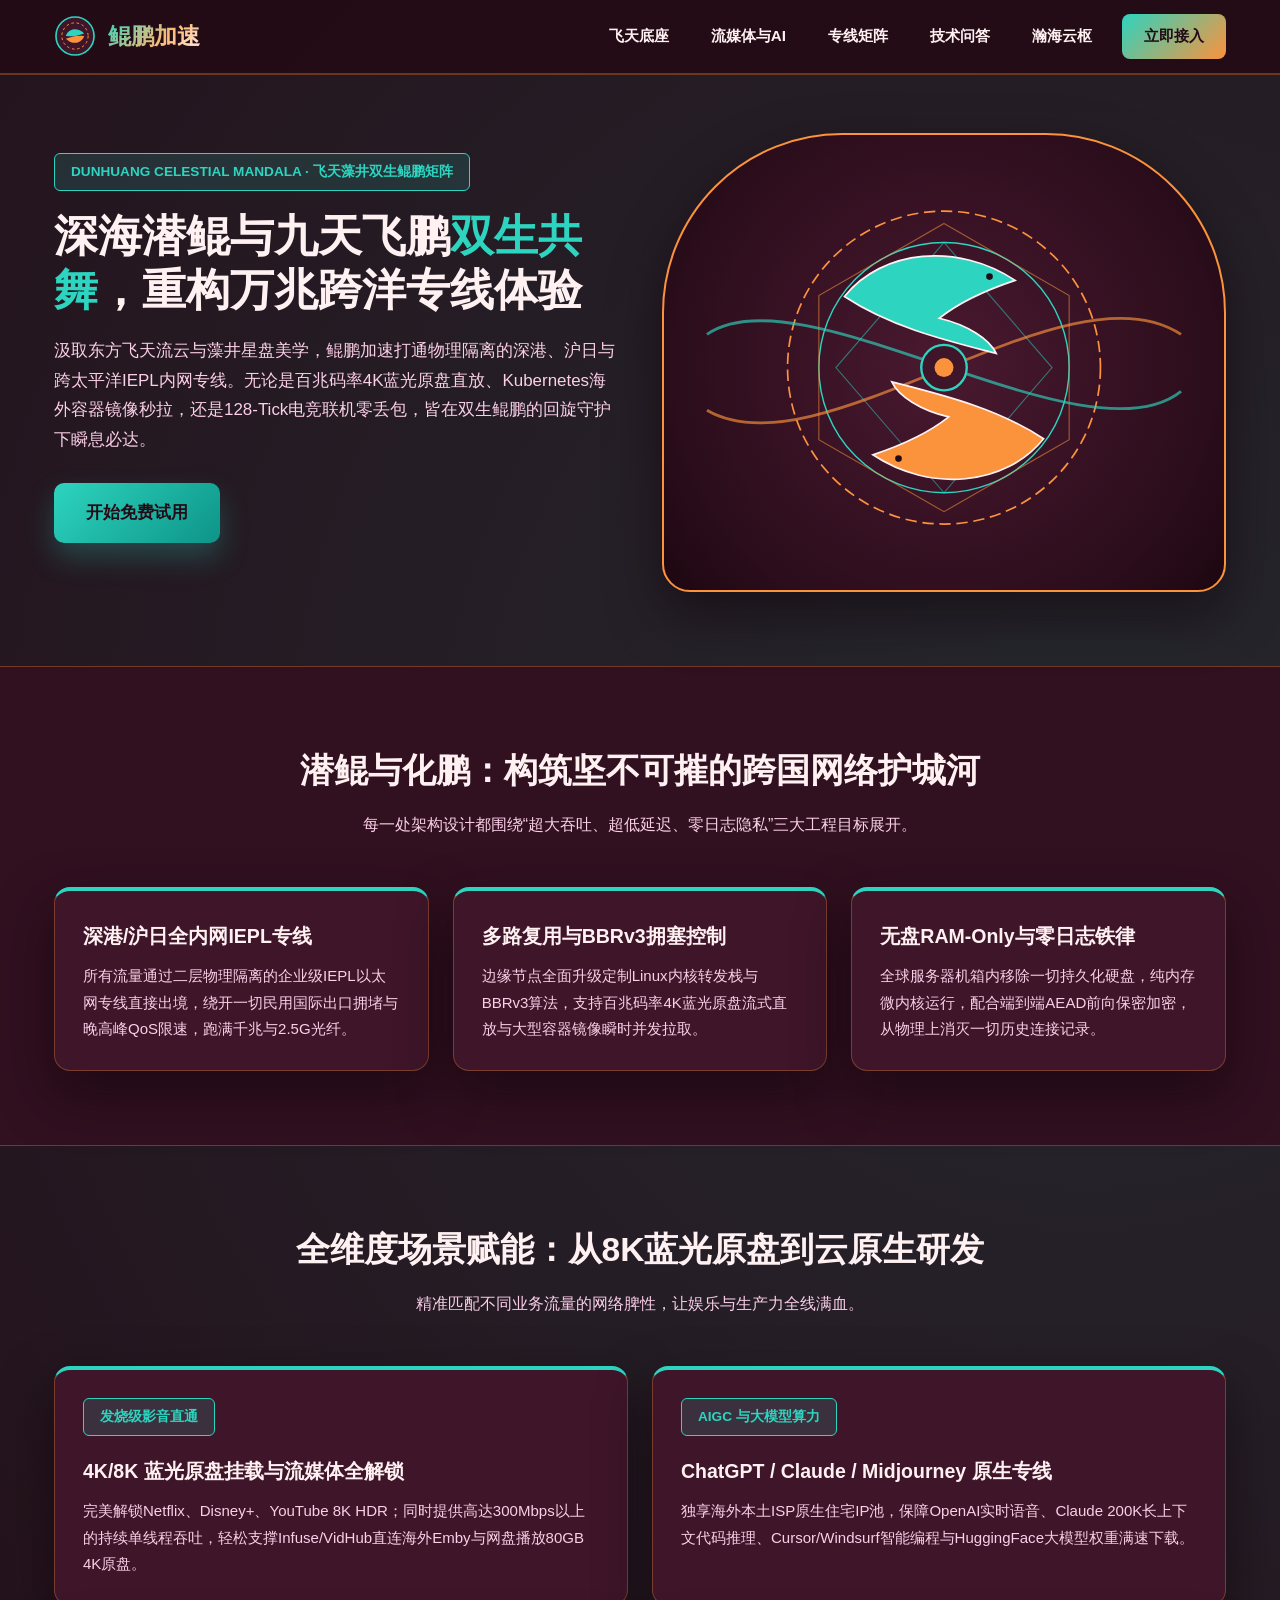
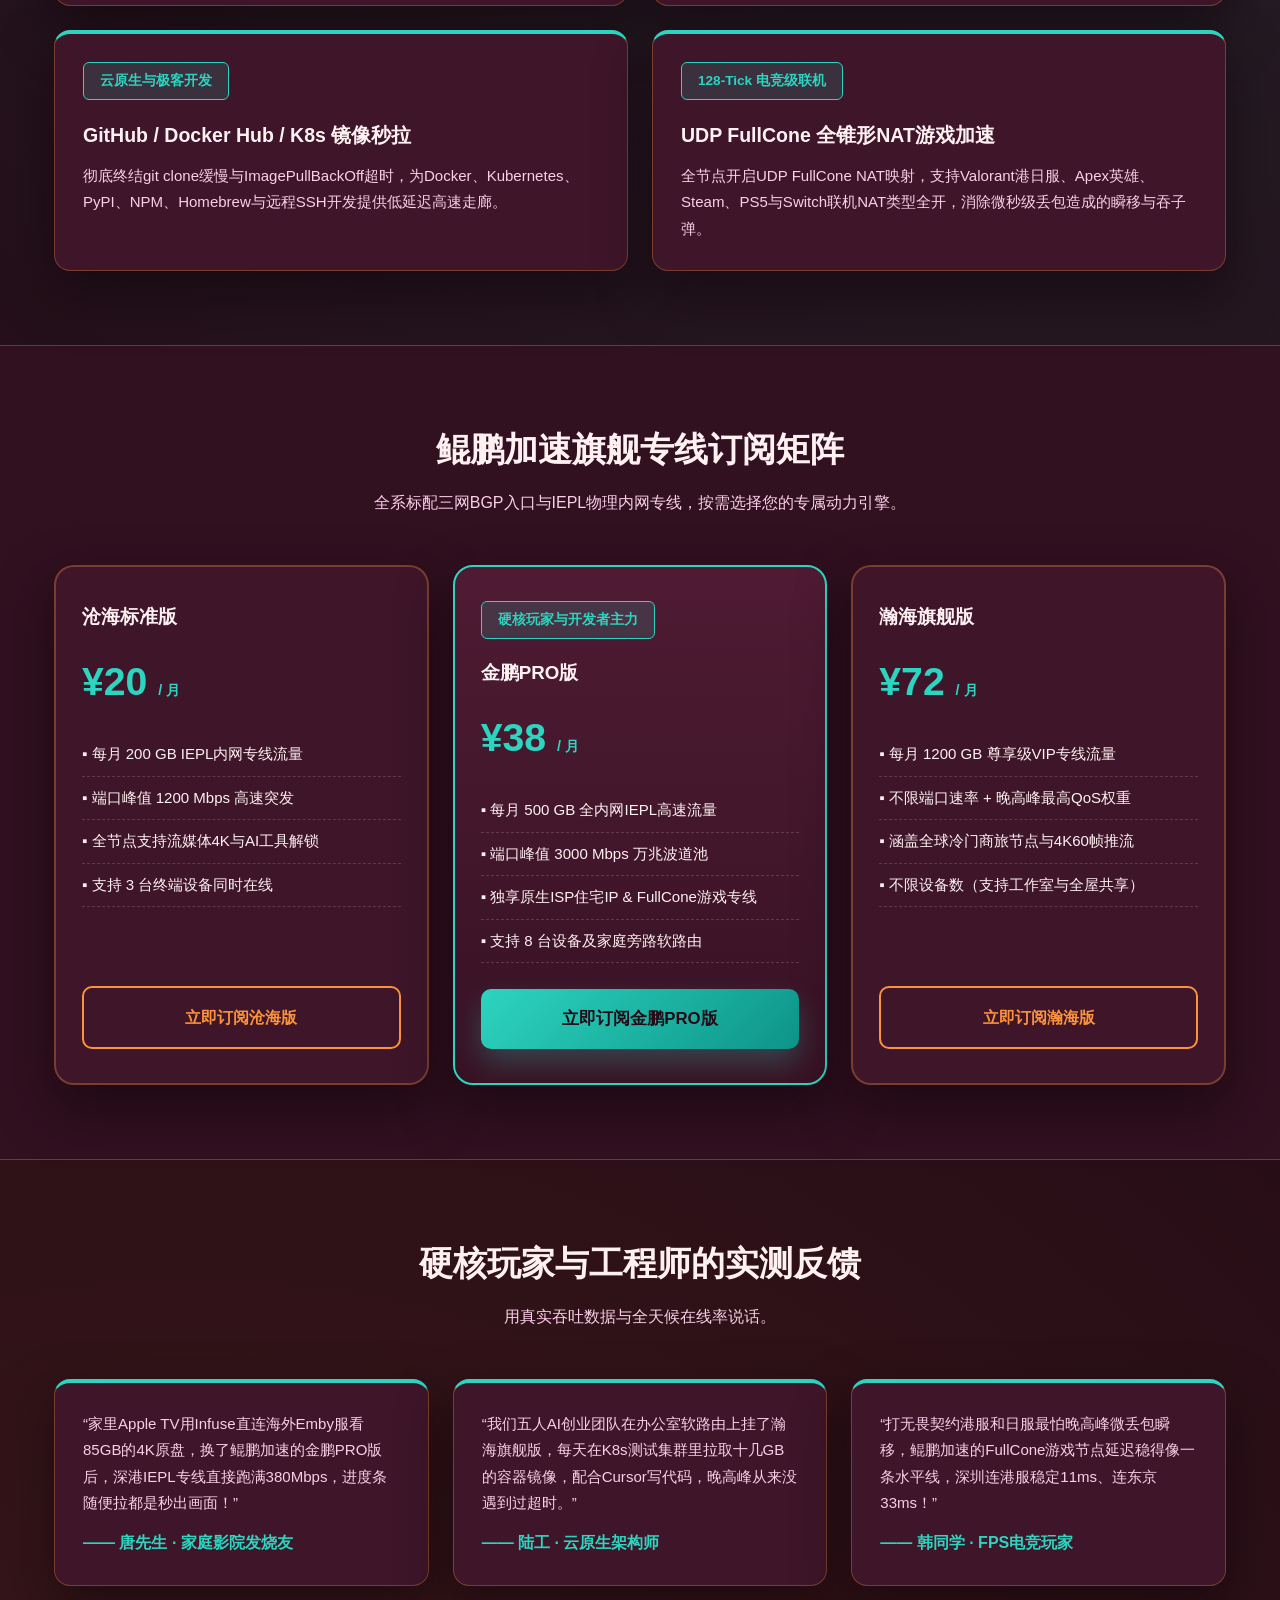
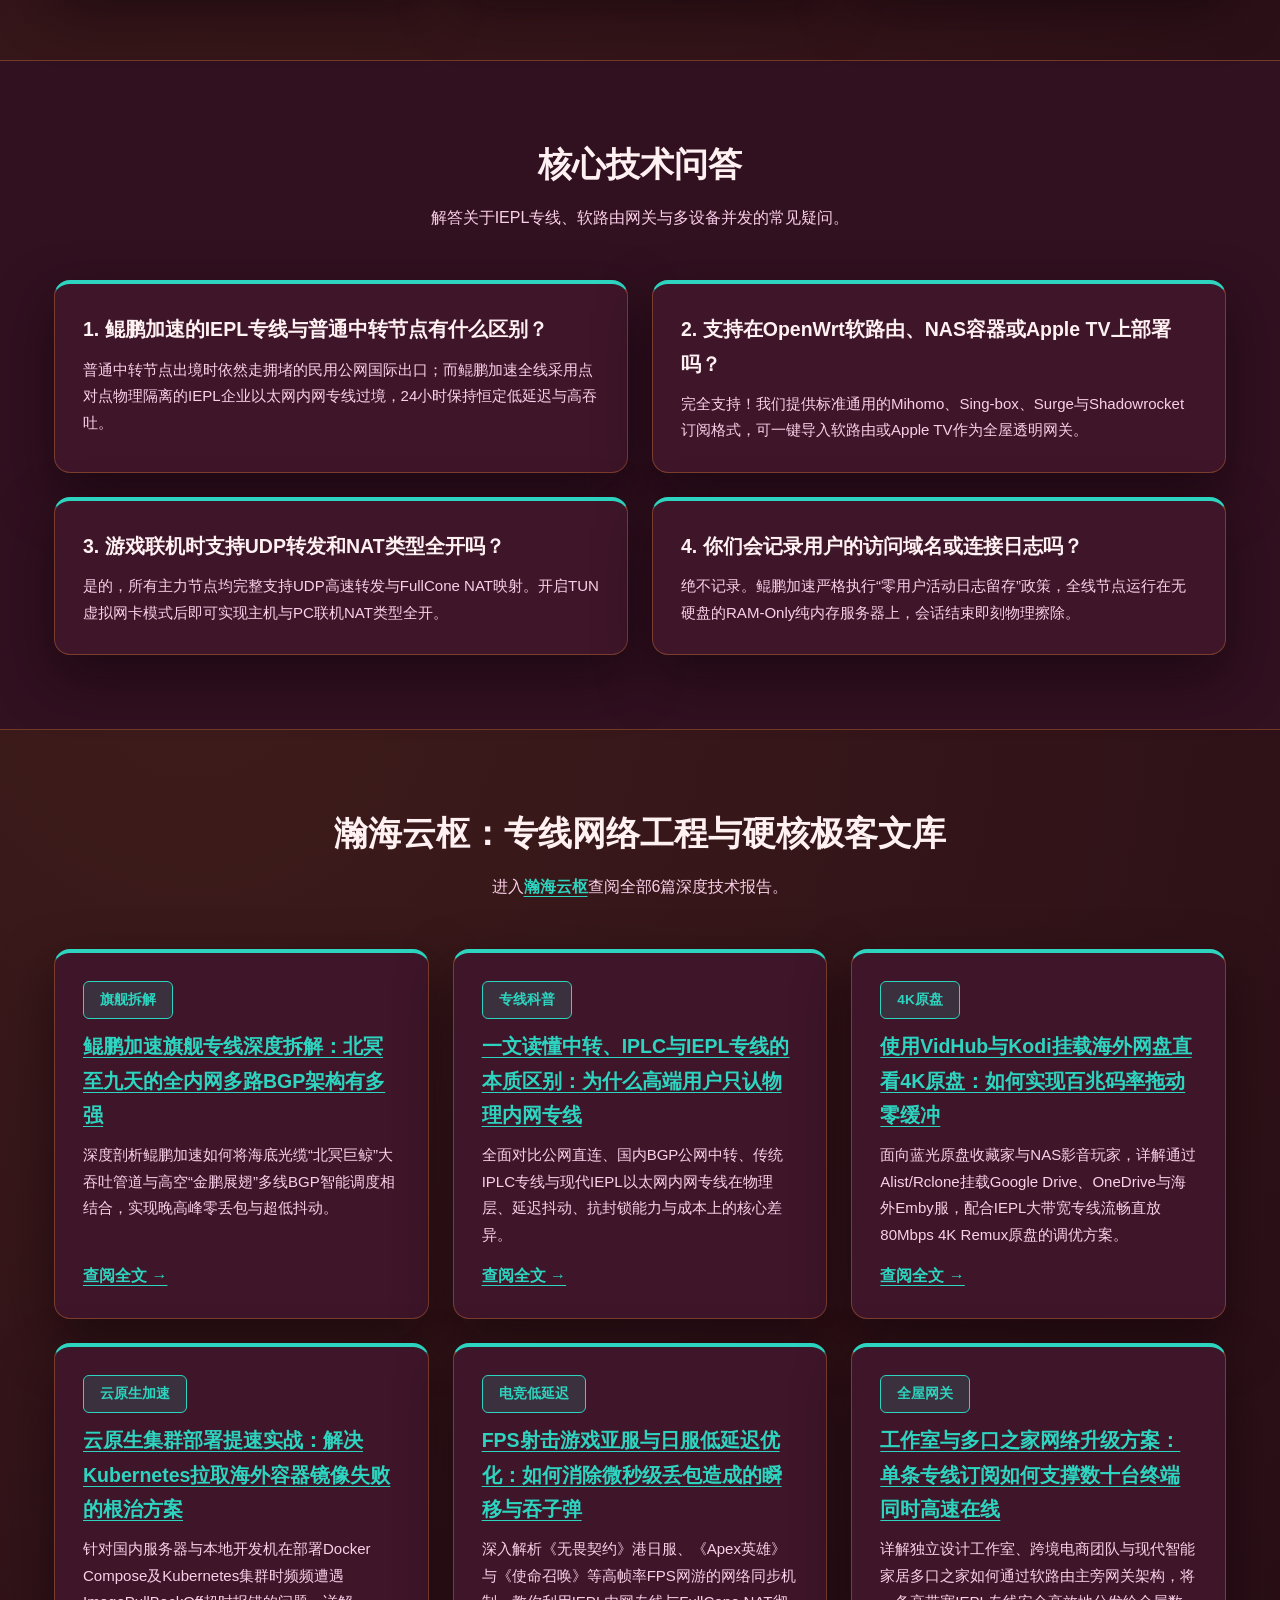
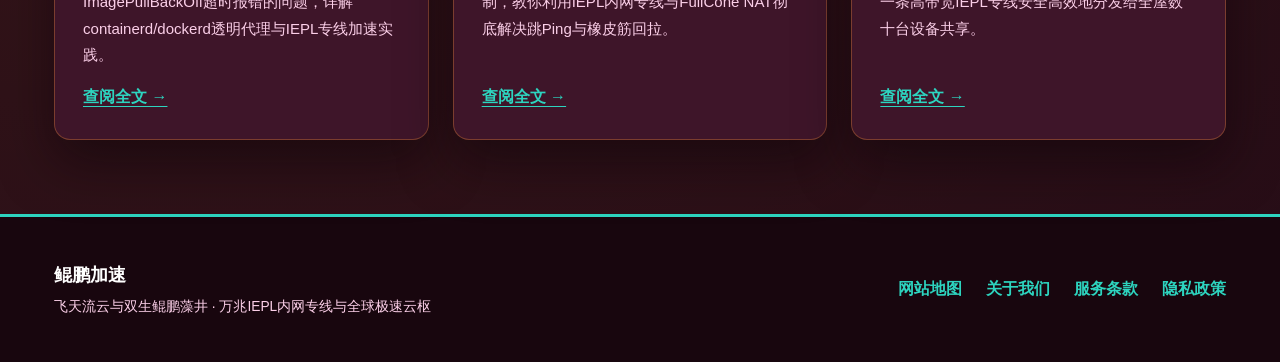
==== commit b37e5d57: "fix: remove external blog links, desensitize subscription terms, and align official landing page sty" ====
--- a/index.html
+++ b/index.html
@@ -56,7 +56,7 @@
           <p class="dh-hero-p">汲取东方飞天流云与藻井星盘美学，鲲鹏加速打通物理隔离的深港、沪日与跨太平洋IEPL内网专线。无论是百兆码率4K蓝光原盘直放、Kubernetes海外容器镜像秒拉，还是128-Tick电竞联机零丢包，皆在双生鲲鹏的回旋守护下瞬息必达。</p>
           <div class="dh-cta-bar">
             <a href="https://ww012.twilightaff.com/#/?code=A56DH1Af" class="btn-dh-malachite" rel="nofollow" target="_blank">开始免费试用</a>
-            <a href="https://tizilab.net/paihang/" class="btn-dh-copper" target="_blank">2026最新梯子推荐</a>
+            
           </div>
         </div>
 
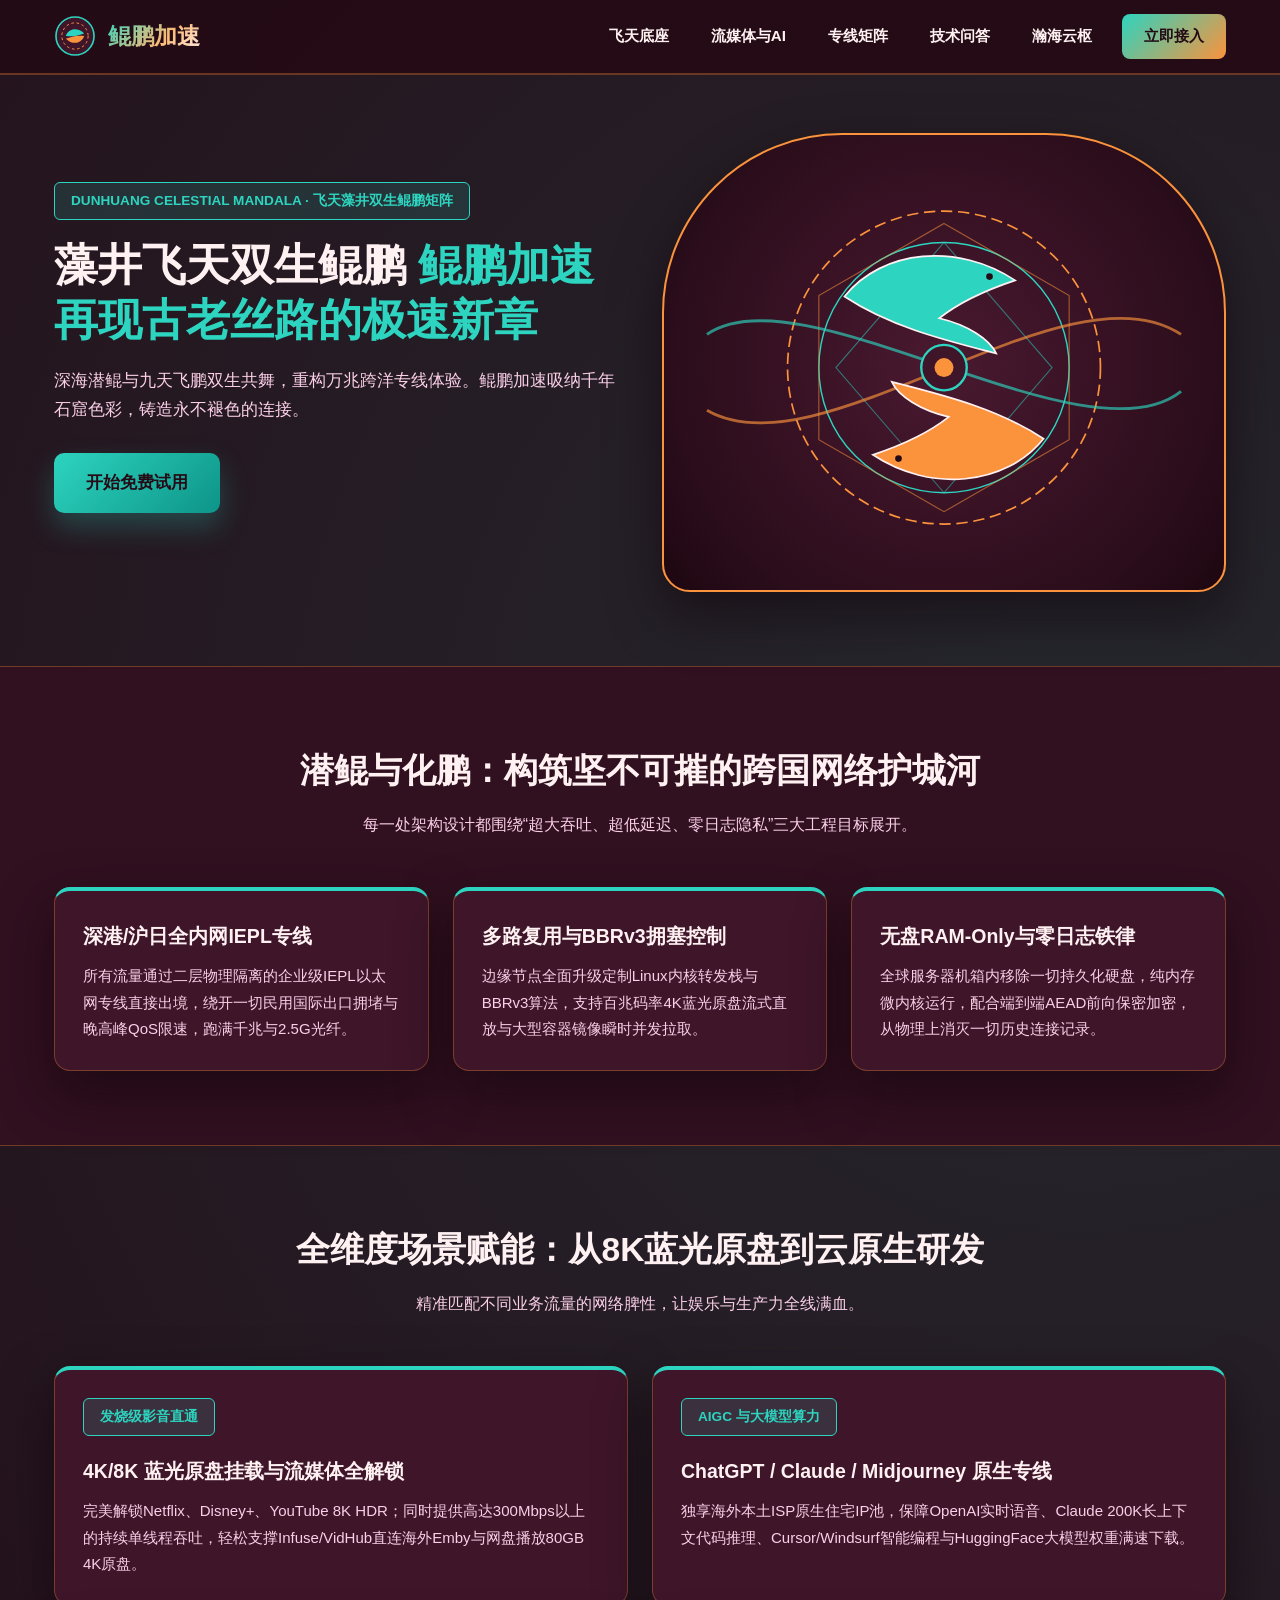
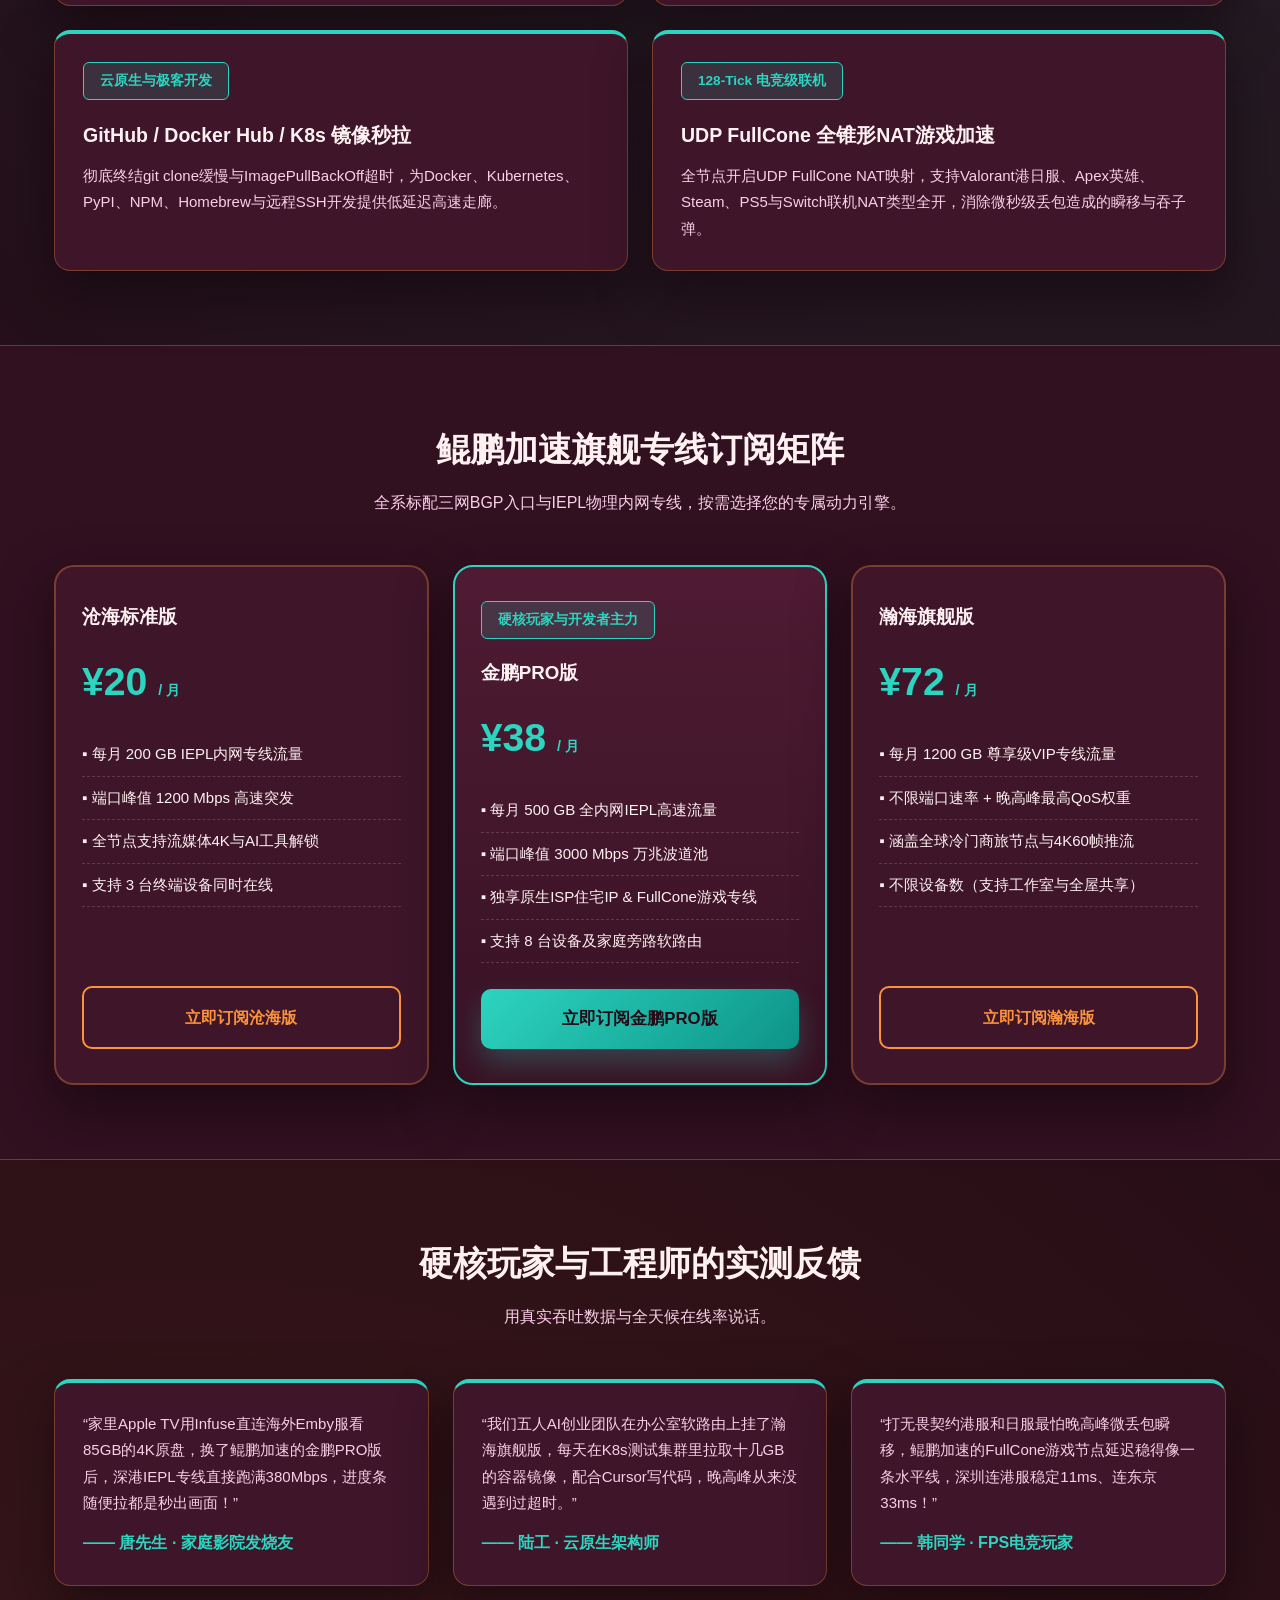
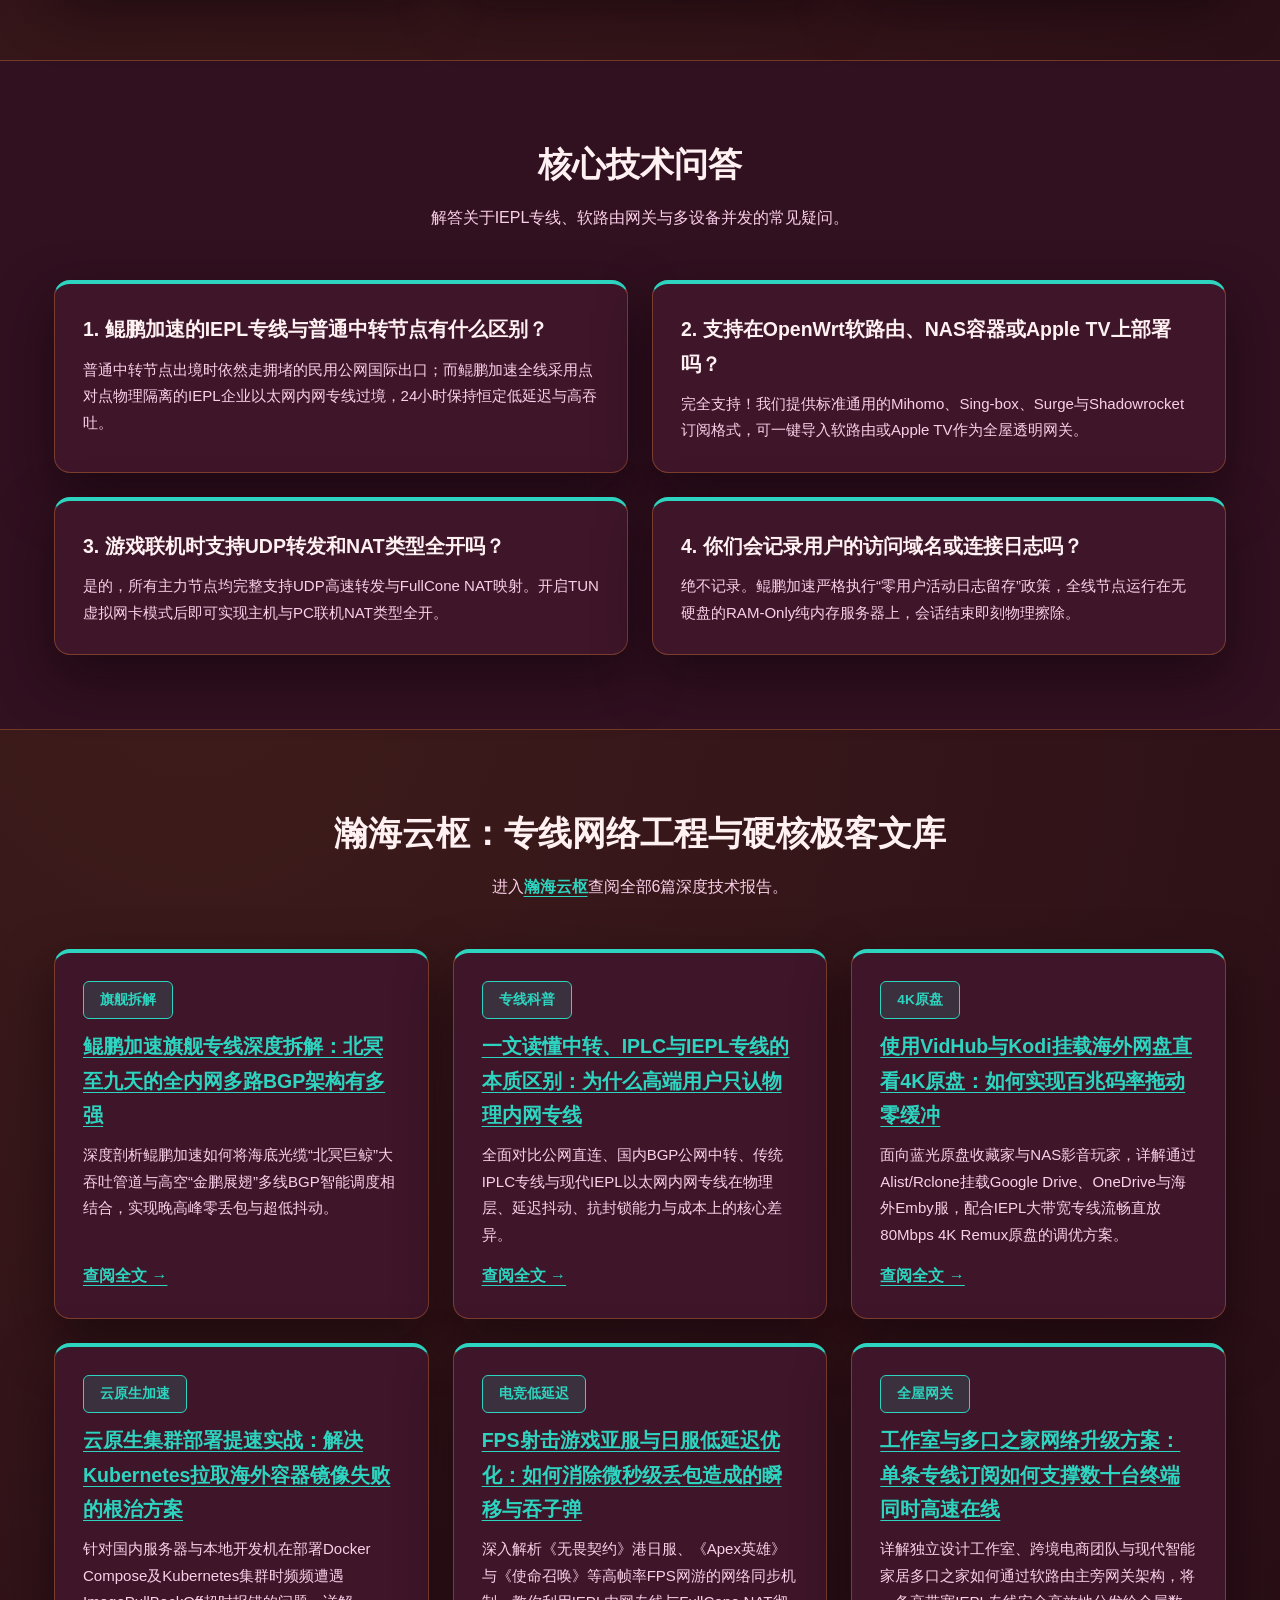
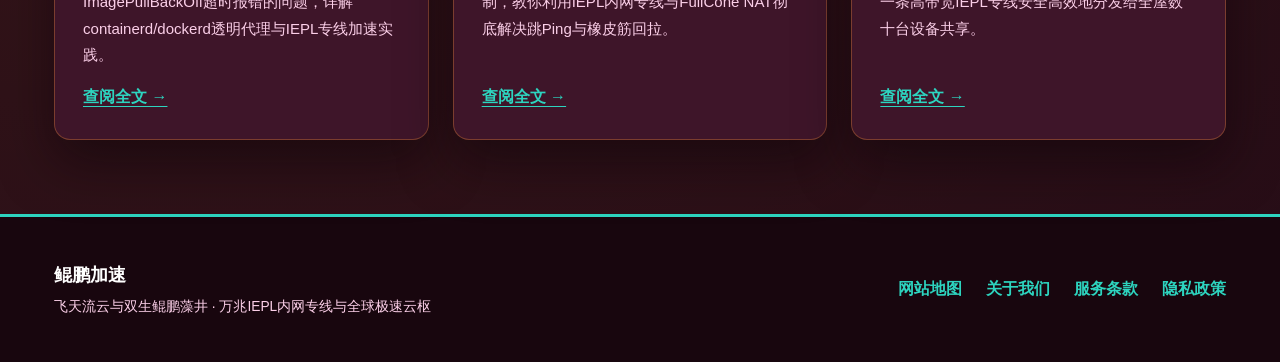
==== commit 0d24068d: "revert: restore original layout and structure prior to pricing changes while keeping bespoke hero in" ====
--- a/index.html
+++ b/index.html
@@ -52,8 +52,8 @@
       <div class="dh-wrap dh-hero-grid">
         <div>
           <div class="dh-mural-badge">DUNHUANG CELESTIAL MANDALA · 飞天藻井双生鲲鹏矩阵</div>
-          <h1>深海潜鲲与九天飞鹏<span>双生共舞</span>，重构万兆跨洋专线体验</h1>
-          <p class="dh-hero-p">汲取东方飞天流云与藻井星盘美学，鲲鹏加速打通物理隔离的深港、沪日与跨太平洋IEPL内网专线。无论是百兆码率4K蓝光原盘直放、Kubernetes海外容器镜像秒拉，还是128-Tick电竞联机零丢包，皆在双生鲲鹏的回旋守护下瞬息必达。</p>
+          <h1>藻井飞天双生鲲鹏 <span>鲲鹏加速再现古老丝路的极速新章</span></h1>
+          <p class="dh-hero-p">深海潜鲲与九天飞鹏双生共舞，重构万兆跨洋专线体验。鲲鹏加速吸纳千年石窟色彩，铸造永不褪色的连接。</p>
           <div class="dh-cta-bar">
             <a href="https://ww012.twilightaff.com/#/?code=A56DH1Af" class="btn-dh-malachite" rel="nofollow" target="_blank">开始免费试用</a>
             
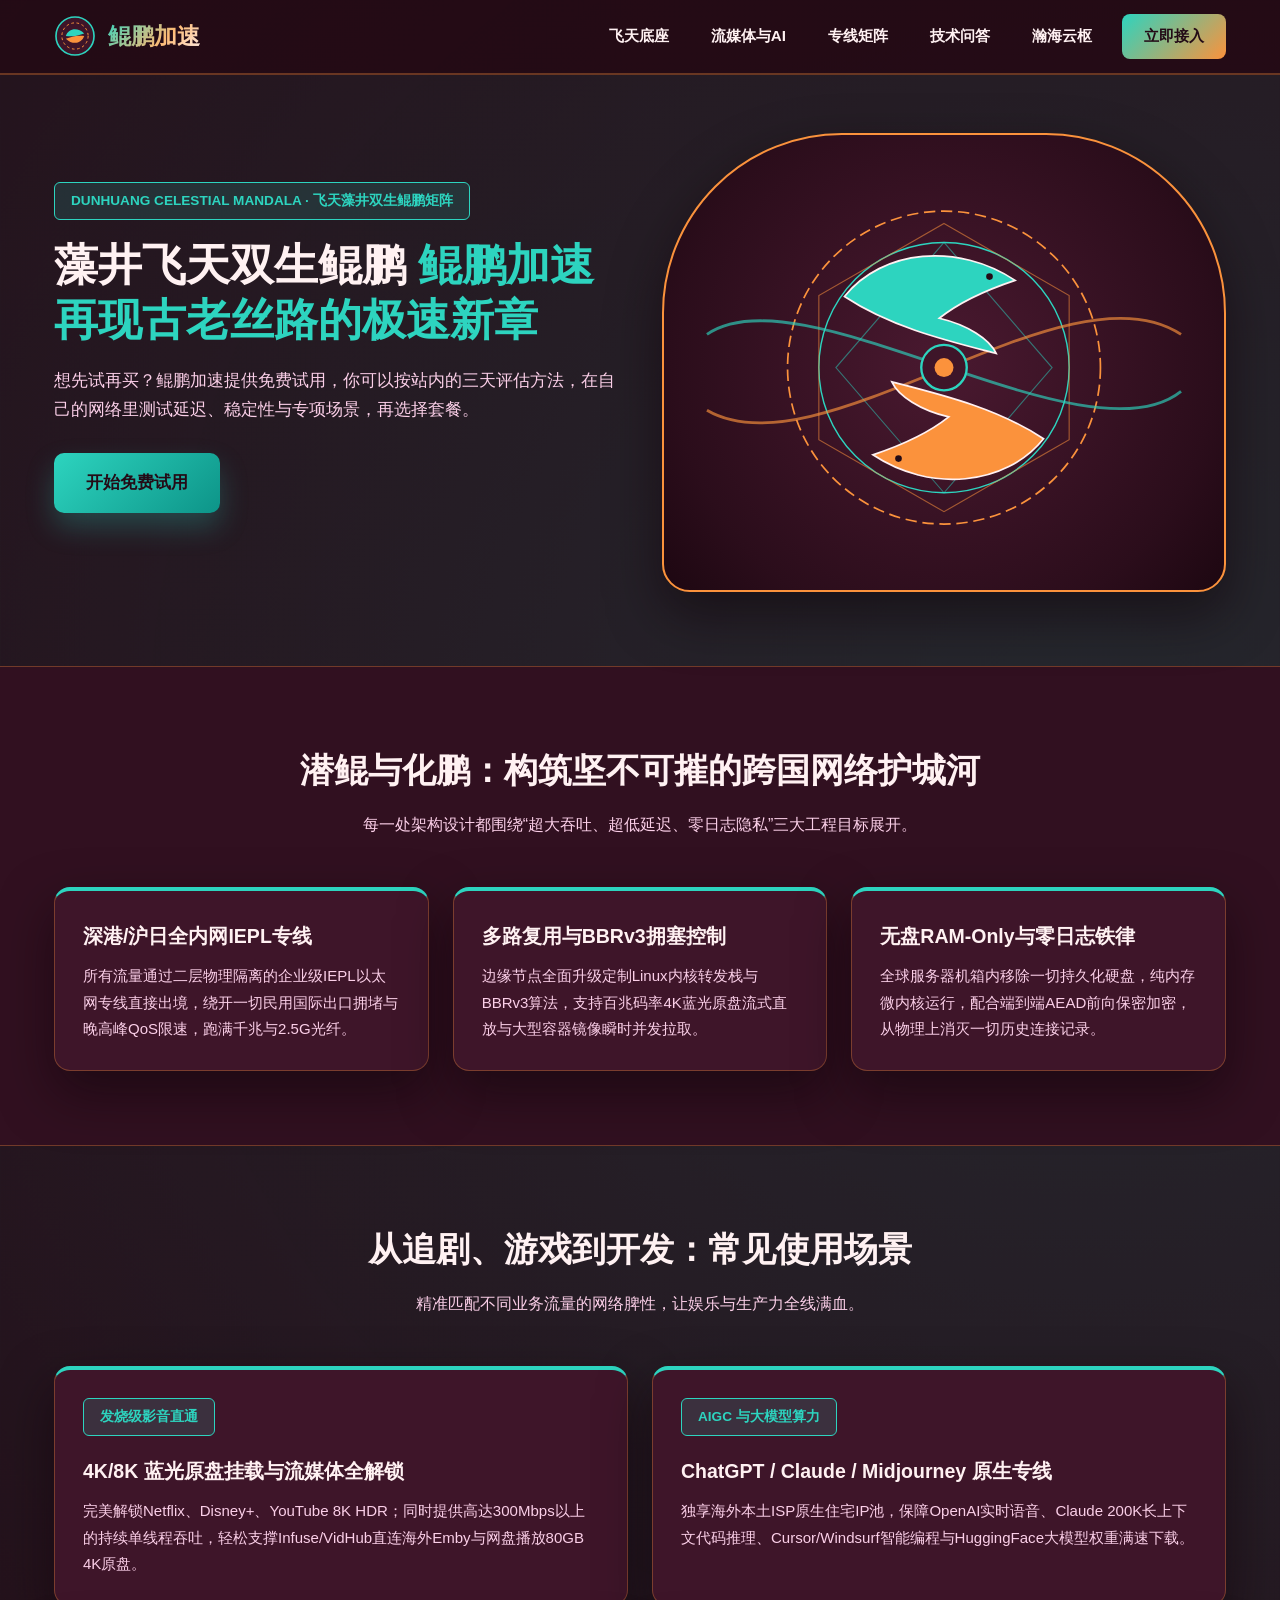
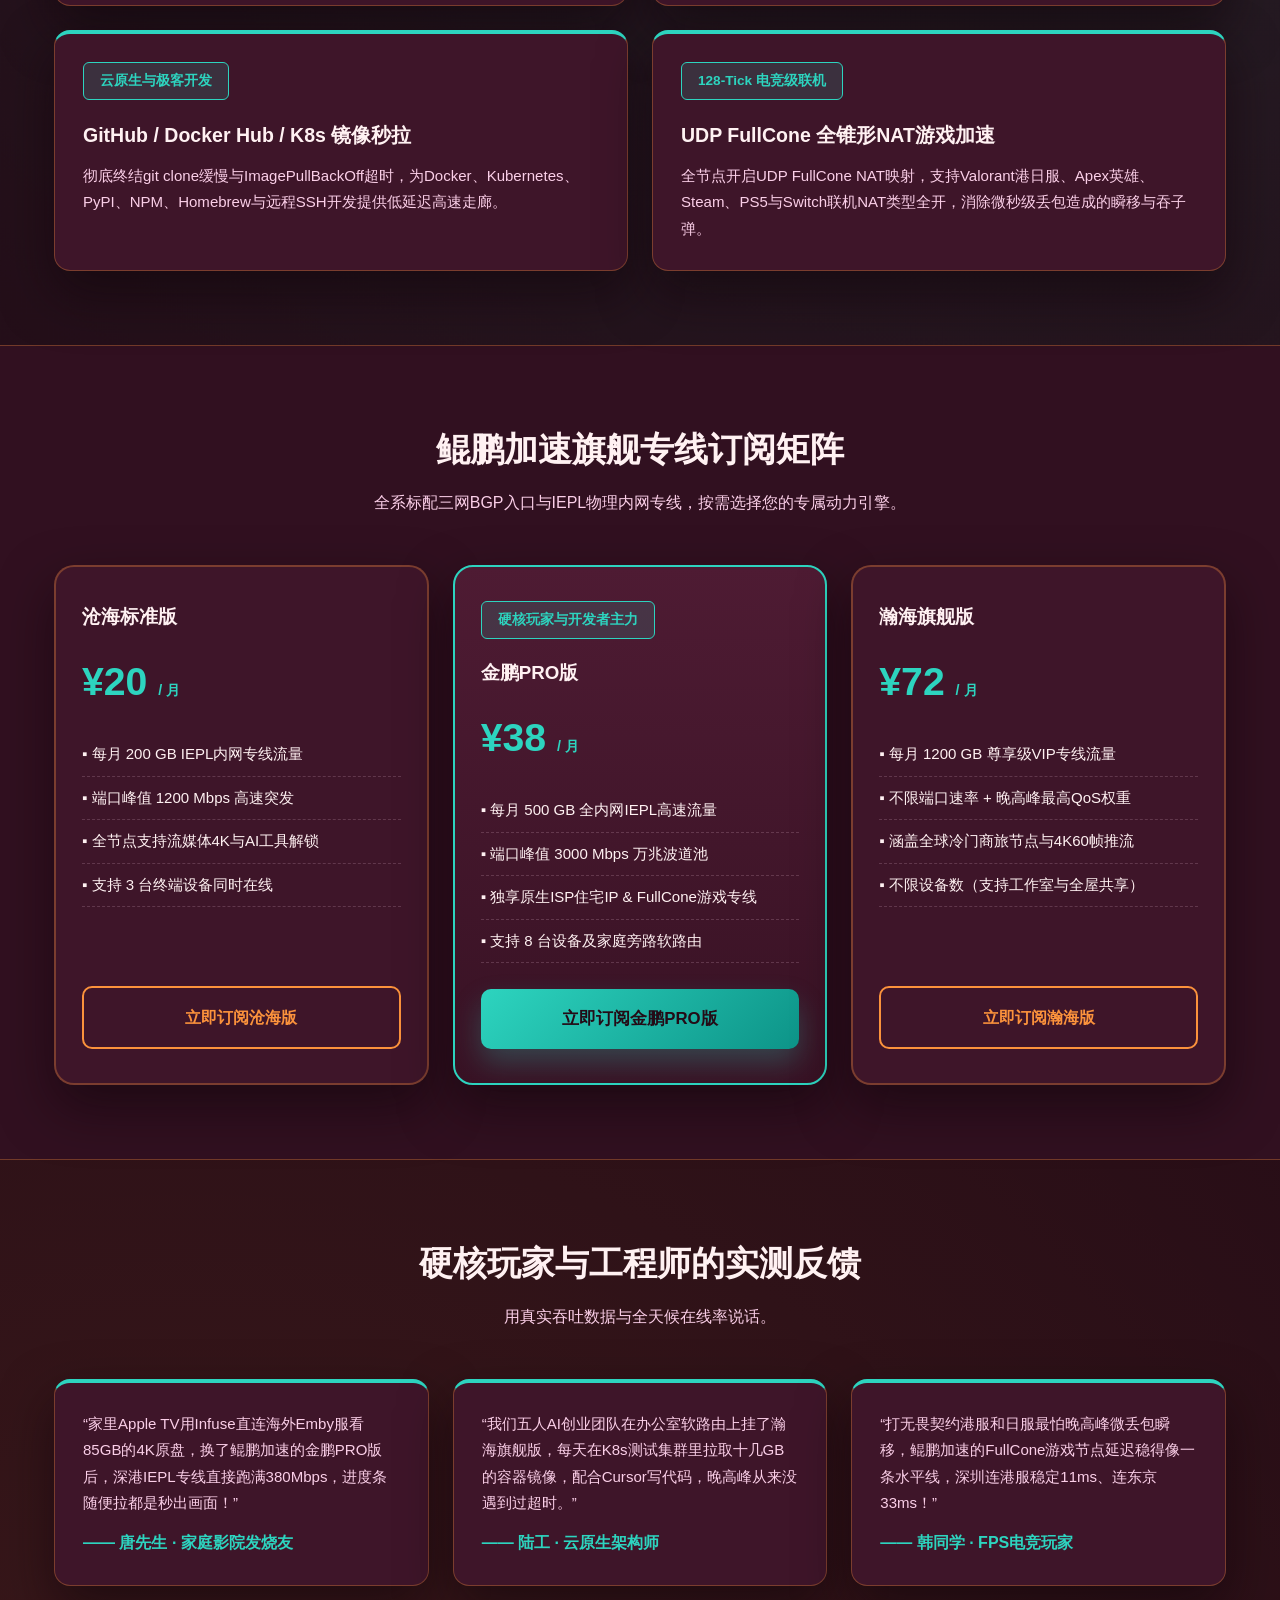
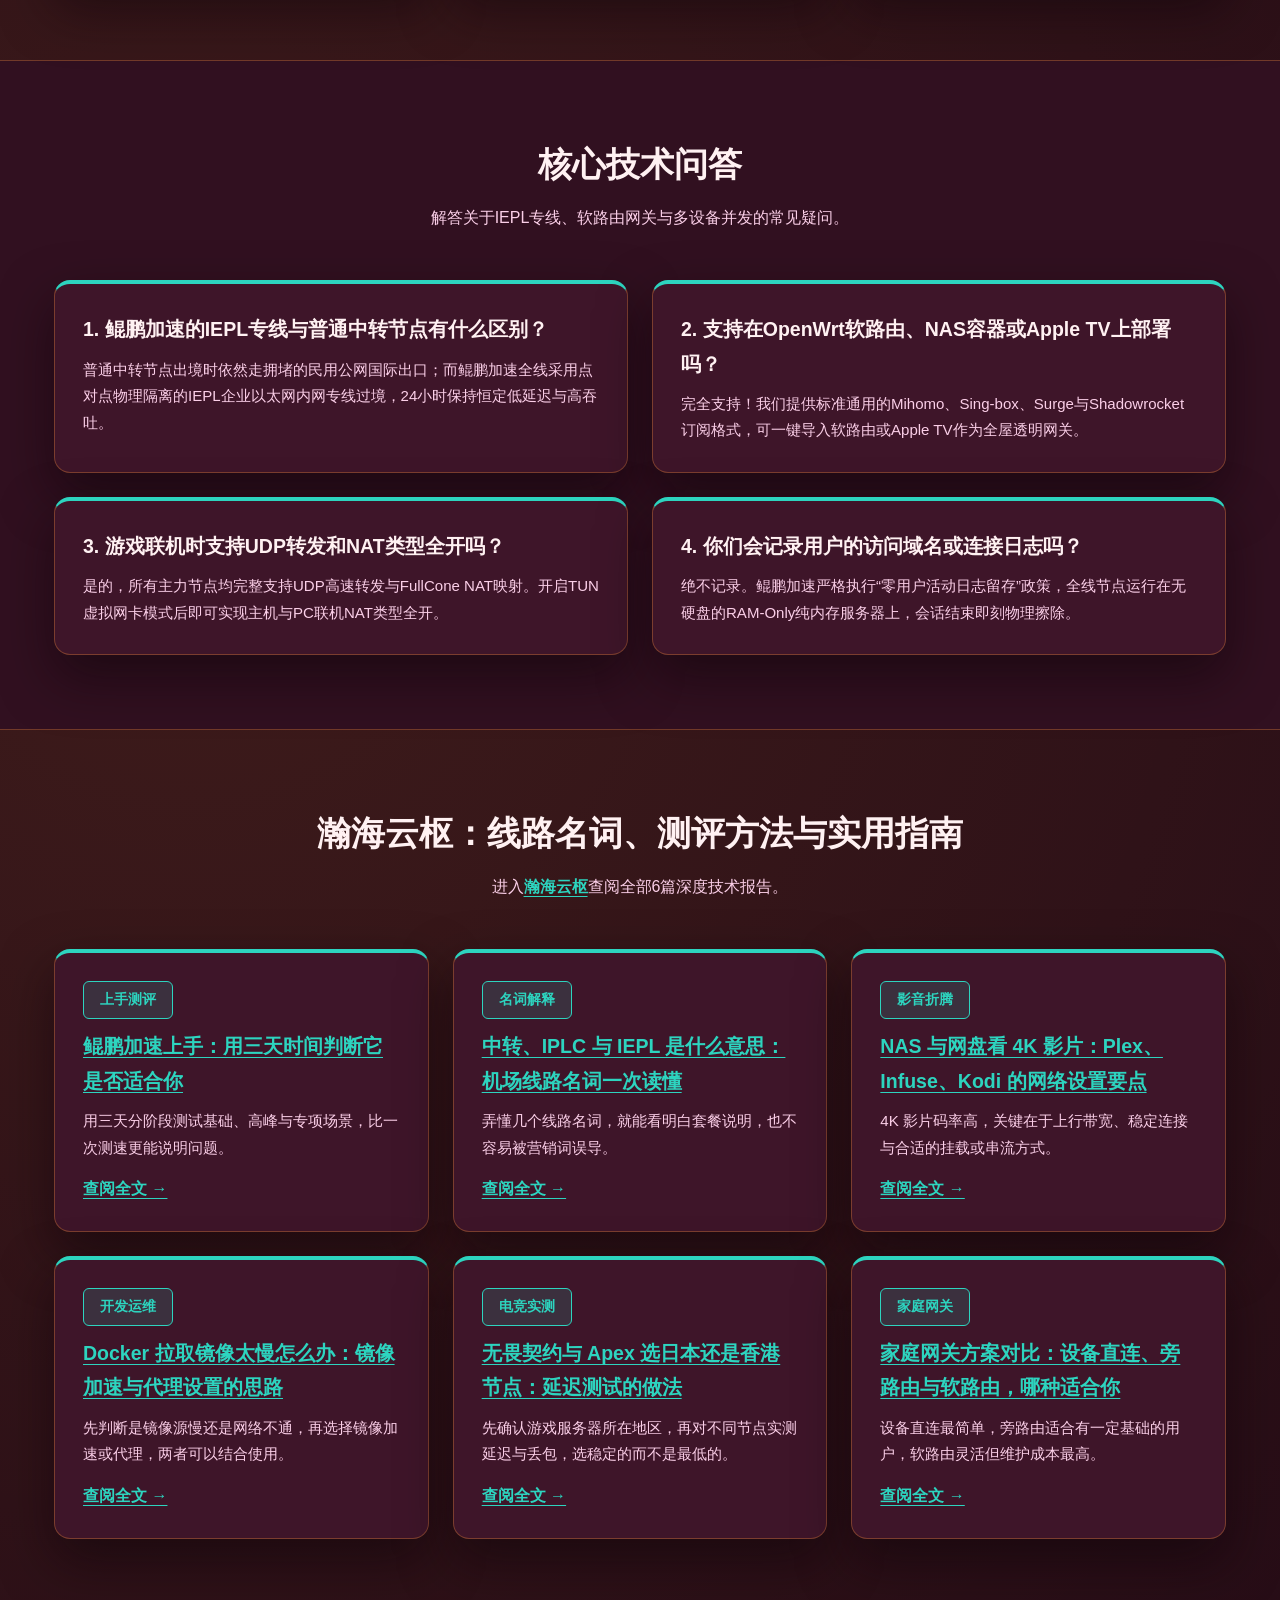
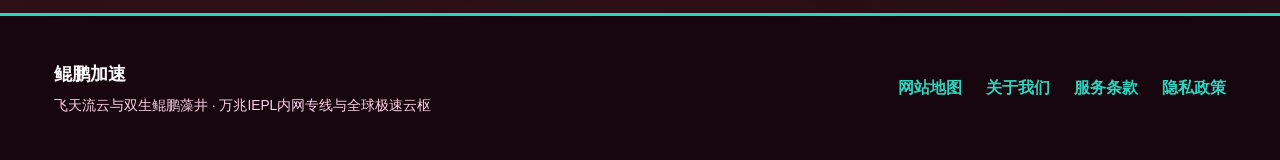
==== commit 5088b625: "Update blog hyperlinks to dajichang.mom" ====
--- a/index.html
+++ b/index.html
@@ -3,13 +3,13 @@
 <head>
   <meta charset="UTF-8">
   <meta name="viewport" content="width=device-width, initial-scale=1.0">
-  <title>鲲鹏加速 - 北冥之鲲化而为鹏的万兆IEPL内网专线与全球极速网络加速服务</title>
-  <meta name="description" content="鲲鹏加速以北冥巨鲸与九天金鹏之势打造全内网IEPL专线网络加速矩阵，支持4K原盘串流、云原生开发、AI算力与电竞联机极速秒开，是硬核极客一致推崇的机场推荐标杆。">
-  <meta name="keywords" content="鲲鹏加速,网络加速,极速秒开,机场推荐,IEPL内网专线,4K原盘串流,游戏低延迟加速,AI算力专线">
+  <title>鲲鹏加速 - 免费试用、多节点与实用使用指南 | 流媒体、游戏、开发场景</title>
+  <meta name="description" content="鲲鹏加速提供多地区节点与多种套餐，适合流媒体、游戏与开发场景。站内有三天评估方法、线路名词解释、Docker 加速与游戏节点选择指南，可先免费试用。">
+  <meta name="keywords" content="鲲鹏加速, 鲲鹏机场, 机场推荐, IEPL, IPLC, 中转线路, Docker镜像加速, 游戏节点, 免费试用">
   <link rel="canonical" href="https://kunpejiasu.shop/">
   <meta property="og:type" content="website">
-  <meta property="og:title" content="鲲鹏加速 - 万兆IEPL内网专线与全球极速网络加速服务">
-  <meta property="og:description" content="深海巨鲸海底光缆直通 + 九天金鹏BGP智能选路，为8K影音、云原生研发与国际服电竞提供毫秒级动力。">
+  <meta property="og:title" content="鲲鹏加速 - 免费试用、多节点与实用使用指南 | 流媒体、游戏、开发场景">
+  <meta property="og:description" content="鲲鹏加速提供多地区节点与多种套餐，适合流媒体、游戏与开发场景。站内有三天评估方法、线路名词解释、Docker 加速与游戏节点选择指南，可先免费试用。">
   <meta property="og:url" content="https://kunpejiasu.shop/">
   <meta property="og:image" content="https://kunpejiasu.shop/og-kunpeng-shop.png">
   <meta property="og:site_name" content="鲲鹏加速">
@@ -53,7 +53,7 @@
         <div>
           <div class="dh-mural-badge">DUNHUANG CELESTIAL MANDALA · 飞天藻井双生鲲鹏矩阵</div>
           <h1>藻井飞天双生鲲鹏 <span>鲲鹏加速再现古老丝路的极速新章</span></h1>
-          <p class="dh-hero-p">深海潜鲲与九天飞鹏双生共舞，重构万兆跨洋专线体验。鲲鹏加速吸纳千年石窟色彩，铸造永不褪色的连接。</p>
+          <p class="dh-hero-p">想先试再买？鲲鹏加速提供免费试用，你可以按站内的三天评估方法，在自己的网络里测试延迟、稳定性与专项场景，再选择套餐。</p>
           <div class="dh-cta-bar">
             <a href="https://ww012.twilightaff.com/#/?code=A56DH1Af" class="btn-dh-malachite" rel="nofollow" target="_blank">开始免费试用</a>
             
@@ -118,7 +118,7 @@
     <section id="unlock" class="dh-sec">
       <div class="dh-wrap">
         <div class="dh-head">
-          <h2>全维度场景赋能：从8K蓝光原盘到云原生研发</h2>
+          <h2>从追剧、游戏到开发：常见使用场景</h2>
           <p>精准匹配不同业务流量的网络脾性，让娱乐与生产力全线满血。</p>
         </div>
         <div class="dh-two-grid">
@@ -250,56 +250,56 @@
     <section class="dh-sec">
       <div class="dh-wrap">
         <div class="dh-head">
-          <h2>瀚海云枢：专线网络工程与硬核极客文库</h2>
+          <h2>瀚海云枢：线路名词、测评方法与实用指南</h2>
           <p>进入<a href="vast-nexus.html">瀚海云枢</a>查阅全部6篇深度技术报告。</p>
         </div>
         <div class="dh-three-grid">
           
         <article class="dh-card" style="display:flex;flex-direction:column;justify-content:space-between;">
           <div>
-            <span class="dh-mural-badge" style="margin-bottom:10px;">旗舰拆解</span>
-            <h3><a href="kunpeng-multi-terabit-iepl-matrix-test.html">鲲鹏加速旗舰专线深度拆解：北冥至九天的全内网多路BGP架构有多强</a></h3>
-            <p>深度剖析鲲鹏加速如何将海底光缆“北冥巨鲸”大吞吐管道与高空“金鹏展翅”多线BGP智能调度相结合，实现晚高峰零丢包与超低抖动。</p>
+            <span class="dh-mural-badge" style="margin-bottom:10px;">上手测评</span>
+            <h3><a href="kunpeng-multi-terabit-iepl-matrix-test.html">鲲鹏加速上手：用三天时间判断它是否适合你</a></h3>
+            <p>用三天分阶段测试基础、高峰与专项场景，比一次测速更能说明问题。</p>
           </div>
           <a href="kunpeng-multi-terabit-iepl-matrix-test.html" style="margin-top:14px;">查阅全文 →</a>
         </article>
         <article class="dh-card" style="display:flex;flex-direction:column;justify-content:space-between;">
           <div>
-            <span class="dh-mural-badge" style="margin-bottom:10px;">专线科普</span>
-            <h3><a href="dedicated-iepl-vs-iplc-vs-ordinary-relay.html">一文读懂中转、IPLC与IEPL专线的本质区别：为什么高端用户只认物理内网专线</a></h3>
-            <p>全面对比公网直连、国内BGP公网中转、传统IPLC专线与现代IEPL以太网内网专线在物理层、延迟抖动、抗封锁能力与成本上的核心差异。</p>
+            <span class="dh-mural-badge" style="margin-bottom:10px;">名词解释</span>
+            <h3><a href="dedicated-iepl-vs-iplc-vs-ordinary-relay.html">中转、IPLC 与 IEPL 是什么意思：机场线路名词一次读懂</a></h3>
+            <p>弄懂几个线路名词，就能看明白套餐说明，也不容易被营销词误导。</p>
           </div>
           <a href="dedicated-iepl-vs-iplc-vs-ordinary-relay.html" style="margin-top:14px;">查阅全文 →</a>
         </article>
         <article class="dh-card" style="display:flex;flex-direction:column;justify-content:space-between;">
           <div>
-            <span class="dh-mural-badge" style="margin-bottom:10px;">4K原盘</span>
-            <h3><a href="4k-bluray-plex-kodi-webdav-cloud-mount.html">使用VidHub与Kodi挂载海外网盘直看4K原盘：如何实现百兆码率拖动零缓冲</a></h3>
-            <p>面向蓝光原盘收藏家与NAS影音玩家，详解通过Alist/Rclone挂载Google Drive、OneDrive与海外Emby服，配合IEPL大带宽专线流畅直放80Mbps 4K Remux原盘的调优方案。</p>
+            <span class="dh-mural-badge" style="margin-bottom:10px;">影音折腾</span>
+            <h3><a href="4k-bluray-plex-kodi-webdav-cloud-mount.html">NAS 与网盘看 4K 影片：Plex、Infuse、Kodi 的网络设置要点</a></h3>
+            <p>4K 影片码率高，关键在于上行带宽、稳定连接与合适的挂载或串流方式。</p>
           </div>
           <a href="4k-bluray-plex-kodi-webdav-cloud-mount.html" style="margin-top:14px;">查阅全文 →</a>
         </article>
         <article class="dh-card" style="display:flex;flex-direction:column;justify-content:space-between;">
           <div>
-            <span class="dh-mural-badge" style="margin-bottom:10px;">云原生加速</span>
-            <h3><a href="docker-kubernetes-gcr-quay-registry-mirror.html">云原生集群部署提速实战：解决Kubernetes拉取海外容器镜像失败的根治方案</a></h3>
-            <p>针对国内服务器与本地开发机在部署Docker Compose及Kubernetes集群时频频遭遇ImagePullBackOff超时报错的问题，详解containerd/dockerd透明代理与IEPL专线加速实践。</p>
+            <span class="dh-mural-badge" style="margin-bottom:10px;">开发运维</span>
+            <h3><a href="docker-kubernetes-gcr-quay-registry-mirror.html">Docker 拉取镜像太慢怎么办：镜像加速与代理设置的思路</a></h3>
+            <p>先判断是镜像源慢还是网络不通，再选择镜像加速或代理，两者可以结合使用。</p>
           </div>
           <a href="docker-kubernetes-gcr-quay-registry-mirror.html" style="margin-top:14px;">查阅全文 →</a>
         </article>
         <article class="dh-card" style="display:flex;flex-direction:column;justify-content:space-between;">
           <div>
-            <span class="dh-mural-badge" style="margin-bottom:10px;">电竞低延迟</span>
-            <h3><a href="valorant-apex-tokyo-hongkong-server-ping.html">FPS射击游戏亚服与日服低延迟优化：如何消除微秒级丢包造成的瞬移与吞子弹</a></h3>
-            <p>深入解析《无畏契约》港日服、《Apex英雄》与《使命召唤》等高帧率FPS网游的网络同步机制，教你利用IEPL内网专线与FullCone NAT彻底解决跳Ping与橡皮筋回拉。</p>
+            <span class="dh-mural-badge" style="margin-bottom:10px;">电竞实测</span>
+            <h3><a href="valorant-apex-tokyo-hongkong-server-ping.html">无畏契约与 Apex 选日本还是香港节点：延迟测试的做法</a></h3>
+            <p>先确认游戏服务器所在地区，再对不同节点实测延迟与丢包，选稳定的而不是最低的。</p>
           </div>
           <a href="valorant-apex-tokyo-hongkong-server-ping.html" style="margin-top:14px;">查阅全文 →</a>
         </article>
         <article class="dh-card" style="display:flex;flex-direction:column;justify-content:space-between;">
           <div>
-            <span class="dh-mural-badge" style="margin-bottom:10px;">全屋网关</span>
-            <h3><a href="multi-device-concurrent-family-gateway-plan.html">工作室与多口之家网络升级方案：单条专线订阅如何支撑数十台终端同时高速在线</a></h3>
-            <p>详解独立设计工作室、跨境电商团队与现代智能家居多口之家如何通过软路由主旁网关架构，将一条高带宽IEPL专线安全高效地分发给全屋数十台设备共享。</p>
+            <span class="dh-mural-badge" style="margin-bottom:10px;">家庭网关</span>
+            <h3><a href="multi-device-concurrent-family-gateway-plan.html">家庭网关方案对比：设备直连、旁路由与软路由，哪种适合你</a></h3>
+            <p>设备直连最简单，旁路由适合有一定基础的用户，软路由灵活但维护成本最高。</p>
           </div>
           <a href="multi-device-concurrent-family-gateway-plan.html" style="margin-top:14px;">查阅全文 →</a>
         </article>
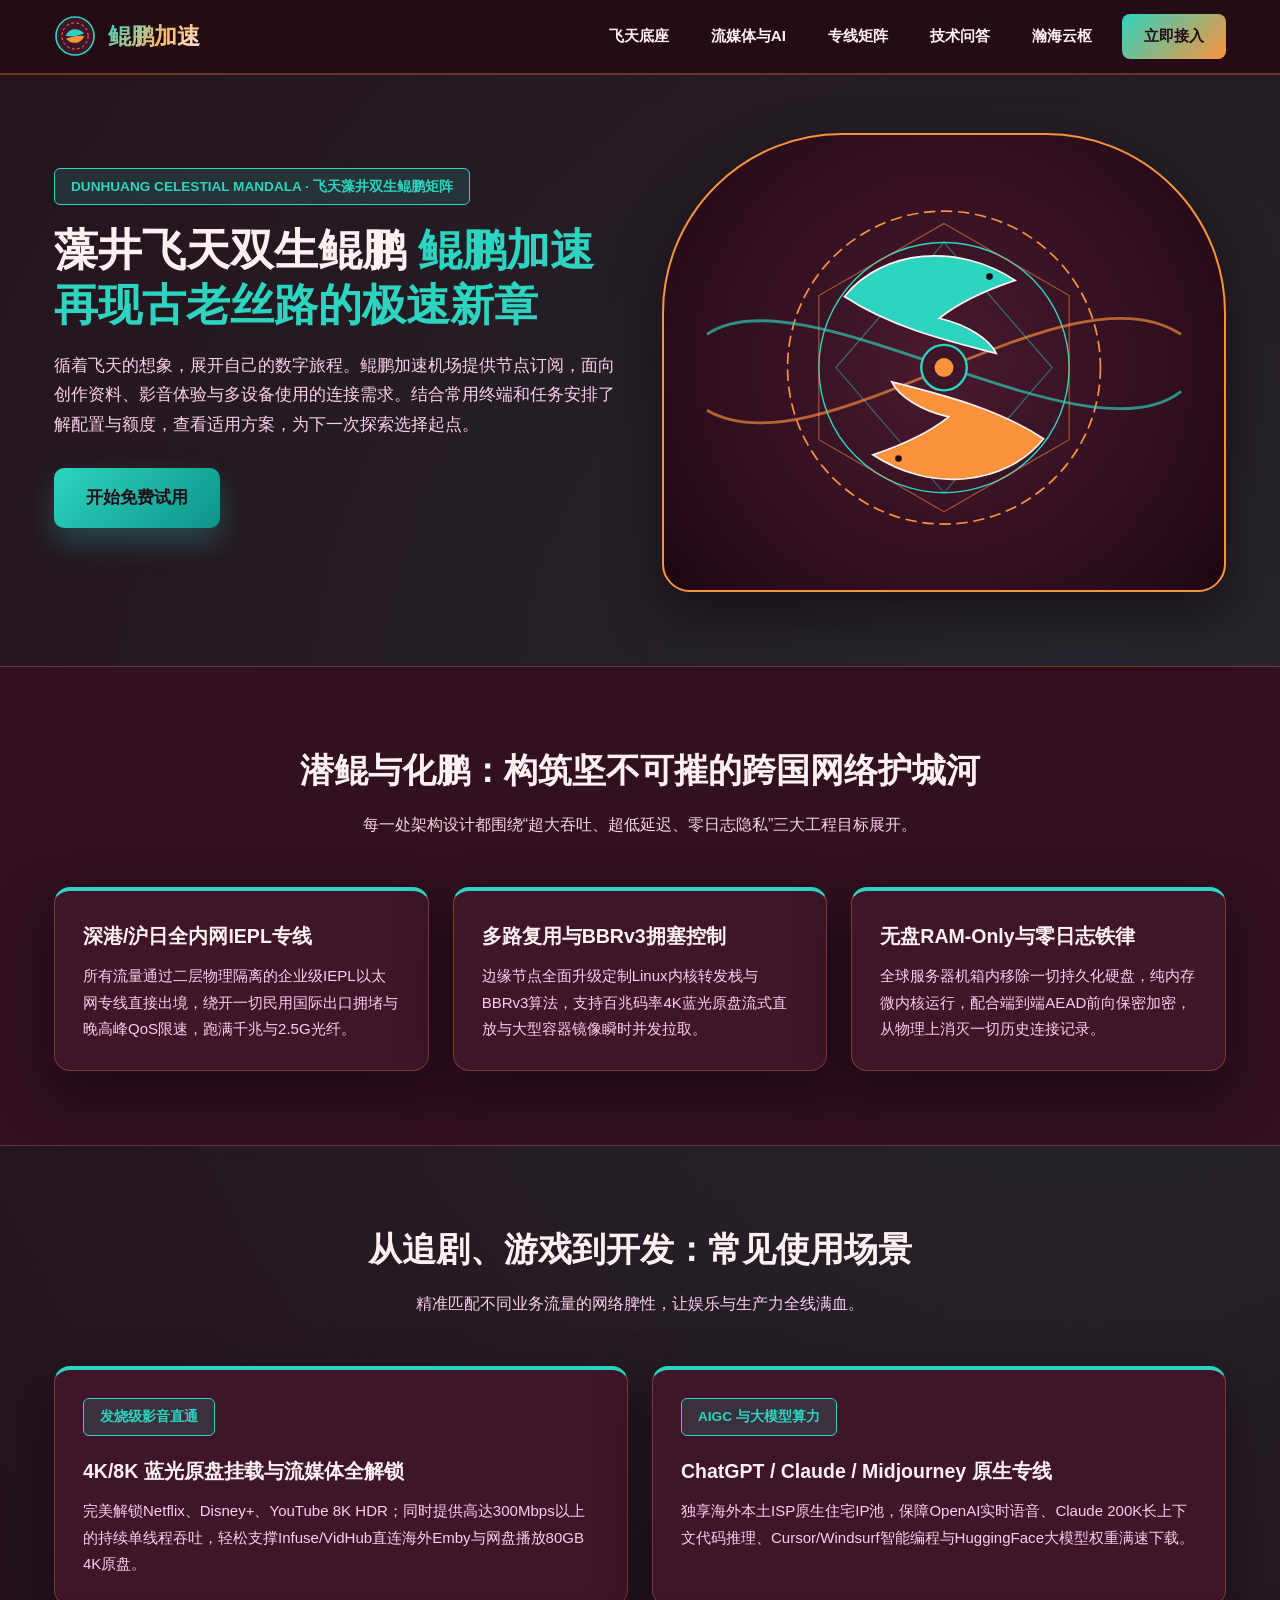
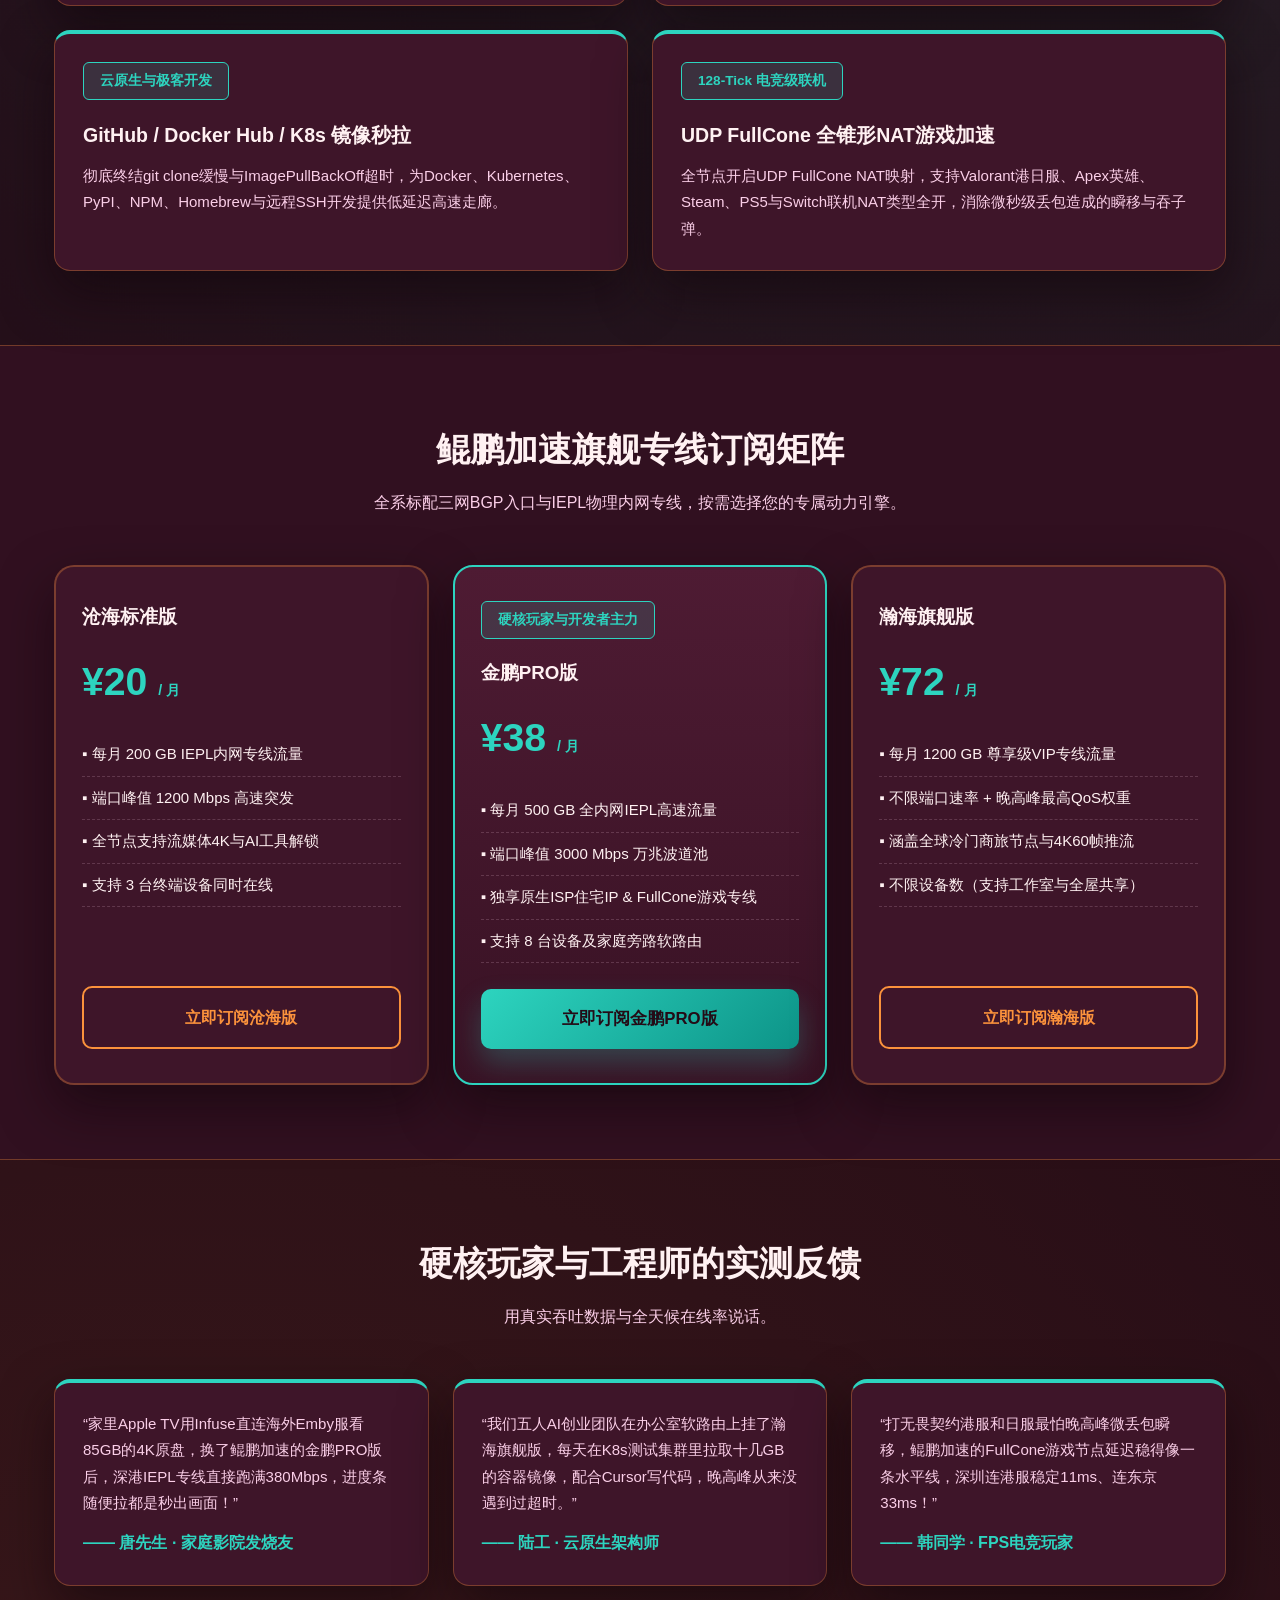
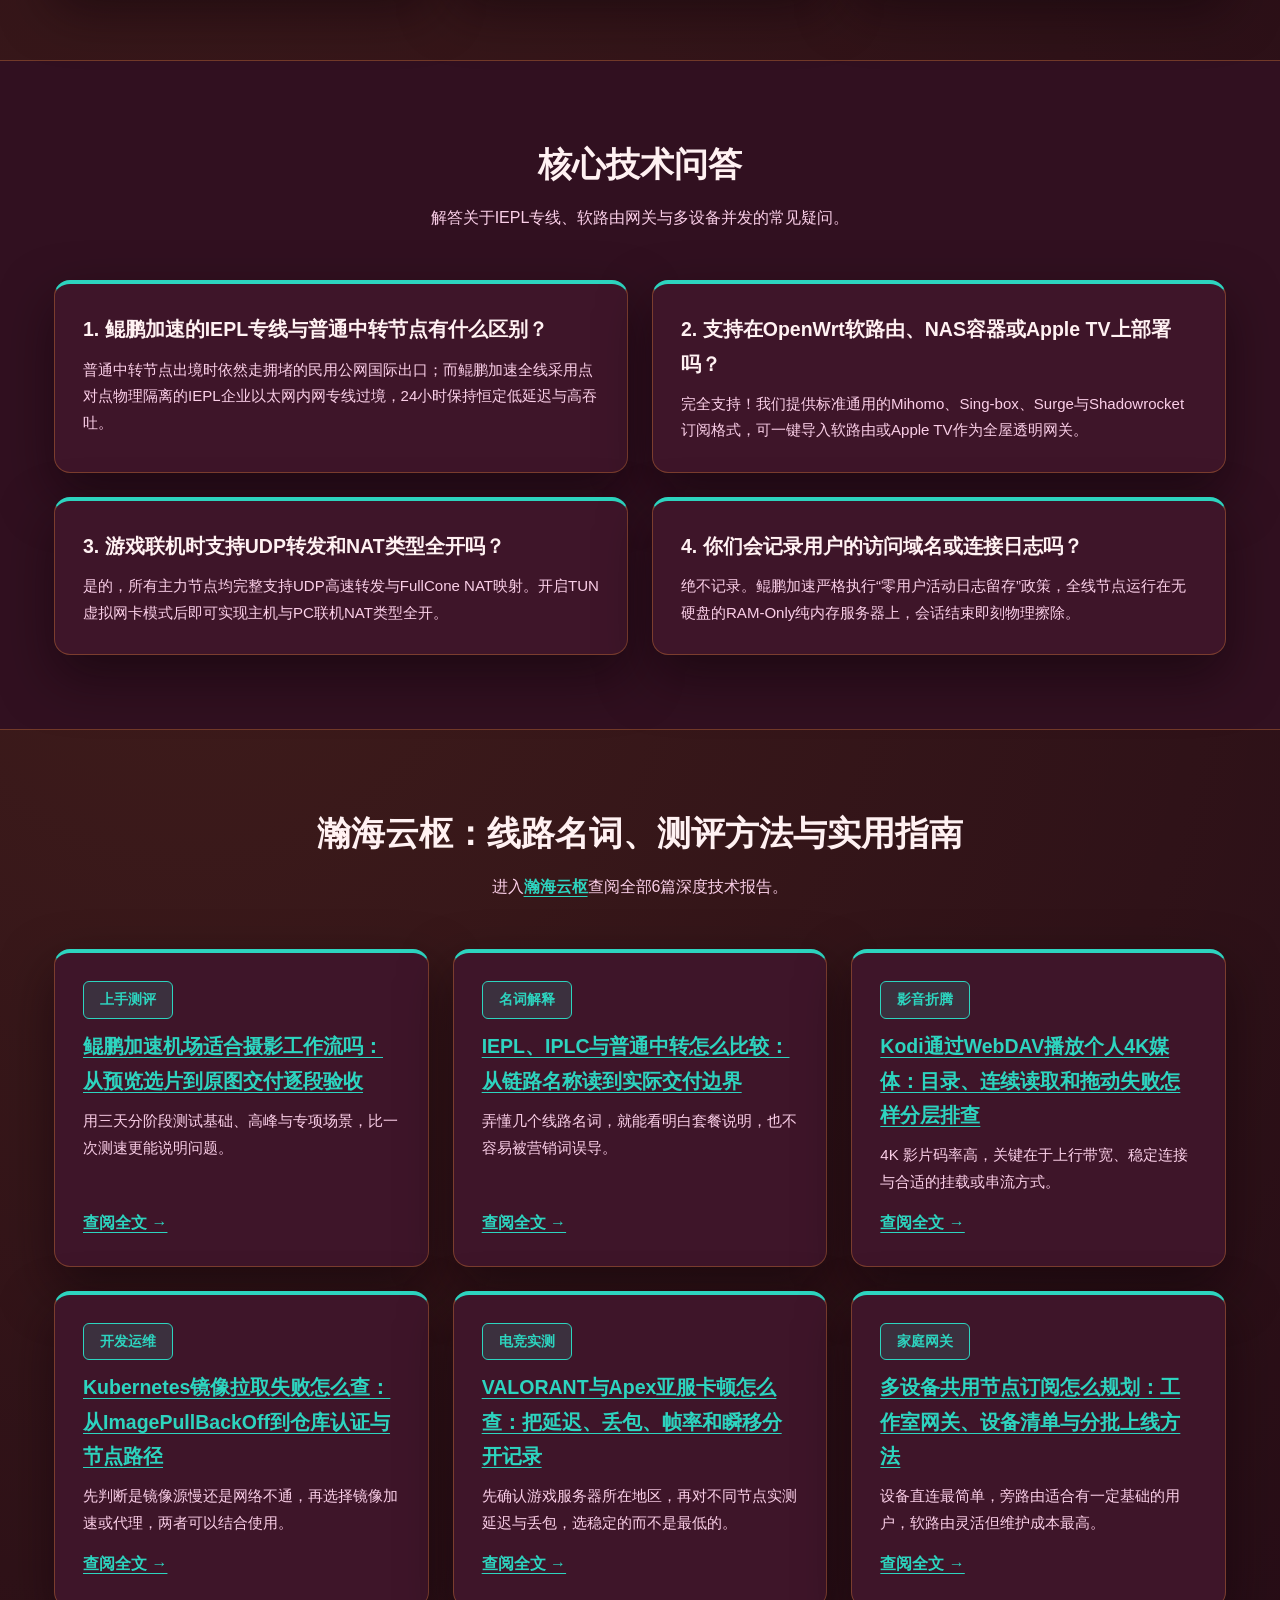
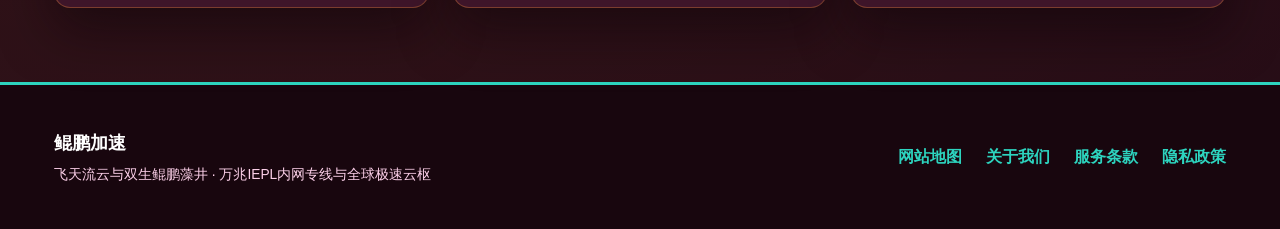
==== commit 4e883d60: "Restore detailed guides and clarify airport homepage introductions" ====
--- a/index.html
+++ b/index.html
@@ -1,19 +1,20 @@
 <!DOCTYPE html>
+
 <html lang="zh-CN">
 <head>
-  <meta charset="UTF-8">
-  <meta name="viewport" content="width=device-width, initial-scale=1.0">
-  <title>鲲鹏加速 - 免费试用、多节点与实用使用指南 | 流媒体、游戏、开发场景</title>
-  <meta name="description" content="鲲鹏加速提供多地区节点与多种套餐，适合流媒体、游戏与开发场景。站内有三天评估方法、线路名词解释、Docker 加速与游戏节点选择指南，可先免费试用。">
-  <meta name="keywords" content="鲲鹏加速, 鲲鹏机场, 机场推荐, IEPL, IPLC, 中转线路, Docker镜像加速, 游戏节点, 免费试用">
-  <link rel="canonical" href="https://kunpejiasu.shop/">
-  <meta property="og:type" content="website">
-  <meta property="og:title" content="鲲鹏加速 - 免费试用、多节点与实用使用指南 | 流媒体、游戏、开发场景">
-  <meta property="og:description" content="鲲鹏加速提供多地区节点与多种套餐，适合流媒体、游戏与开发场景。站内有三天评估方法、线路名词解释、Docker 加速与游戏节点选择指南，可先免费试用。">
-  <meta property="og:url" content="https://kunpejiasu.shop/">
-  <meta property="og:image" content="https://kunpejiasu.shop/og-kunpeng-shop.png">
-  <meta property="og:site_name" content="鲲鹏加速">
-  <script type="application/ld+json">
+<meta charset="utf-8"/>
+<meta content="width=device-width, initial-scale=1.0" name="viewport"/>
+<title>鲲鹏加速 - 免费试用、多节点与实用使用指南 | 流媒体、游戏、开发场景</title>
+<meta content="循着飞天的想象，展开自己的数字旅程。鲲鹏加速机场提供节点订阅，面向创作资料、影音体验与多设备使用的连接需求。结合常用终端和任务安排了解配置与额度，查看适用方案，为下一次探索选择起点。" name="description"/>
+<meta content="鲲鹏加速, 鲲鹏机场, 机场推荐, IEPL, IPLC, 中转线路, Docker镜像加速, 游戏节点, 免费试用" name="keywords"/>
+<link href="https://kunpejiasu.shop/" rel="canonical"/>
+<meta content="website" property="og:type"/>
+<meta content="鲲鹏加速 - 免费试用、多节点与实用使用指南 | 流媒体、游戏、开发场景" property="og:title"/>
+<meta content="循着飞天的想象，展开自己的数字旅程。鲲鹏加速机场提供节点订阅，面向创作资料、影音体验与多设备使用的连接需求。结合常用终端和任务安排了解配置与额度，查看适用方案，为下一次探索选择起点。" property="og:description"/>
+<meta content="https://kunpejiasu.shop/" property="og:url"/>
+<meta content="https://kunpejiasu.shop/og-kunpeng-shop.png" property="og:image"/>
+<meta content="鲲鹏加速" property="og:site_name"/>
+<script type="application/ld+json">
   {
     "@context": "https://schema.org",
     "@type": "Product",
@@ -23,303 +24,294 @@
     "offers": { "@type": "AggregateOffer", "lowPrice": "20.00", "highPrice": "72.00", "priceCurrency": "CNY", "offerCount": "3" }
   }
   </script>
-  <link rel="stylesheet" href="style.css">
+<link href="style.css" rel="stylesheet"/>
 </head>
 <body>
-  <header class="dh-header">
-  <div class="dh-wrap dh-nav-row">
-    <a href="index.html" class="dh-brand">
-      <svg width="42" height="42" viewBox="0 0 64 64" fill="none" xmlns="http://www.w3.org/2000/svg" aria-label="鲲鹏加速飞天藻井双生鲲鹏徽标">
-        <circle cx="32" cy="32" r="29" fill="#3E1529" stroke="#2DD4BF" stroke-width="2.5"/>
-        <circle cx="32" cy="32" r="20" stroke="#FB923C" stroke-width="1.5" stroke-dasharray="4 4"/>
-        <path d="M18 32 C 22 20, 36 18, 46 28 C 38 30, 30 34, 18 32 Z" fill="#2DD4BF"/>
-        <path d="M46 32 C 42 44, 28 46, 18 36 C 26 34, 34 30, 46 32 Z" fill="#FB923C"/>
-      </svg>
-      <span class="dh-brand-title">鲲鹏加速</span>
-    </a>
-    <nav class="dh-nav" aria-label="主导航">
-      <a href="index.html#backbone">飞天底座</a>
-      <a href="index.html#unlock">流媒体与AI</a>
-      <a href="index.html#pricing">专线矩阵</a>
-      <a href="index.html#faq">技术问答</a>
-      <a href="vast-nexus.html">瀚海云枢</a>
-      <a href="https://ww012.twilightaff.com/#/?code=A56DH1Af" class="btn-dh-top" rel="nofollow" target="_blank">立即接入</a>
-    </nav>
-  </div>
+<header class="dh-header">
+<div class="dh-wrap dh-nav-row">
+<a class="dh-brand" href="index.html">
+<svg aria-label="鲲鹏加速飞天藻井双生鲲鹏徽标" fill="none" height="42" viewbox="0 0 64 64" width="42" xmlns="http://www.w3.org/2000/svg">
+<circle cx="32" cy="32" fill="#3E1529" r="29" stroke="#2DD4BF" stroke-width="2.5"></circle>
+<circle cx="32" cy="32" r="20" stroke="#FB923C" stroke-dasharray="4 4" stroke-width="1.5"></circle>
+<path d="M18 32 C 22 20, 36 18, 46 28 C 38 30, 30 34, 18 32 Z" fill="#2DD4BF"></path>
+<path d="M46 32 C 42 44, 28 46, 18 36 C 26 34, 34 30, 46 32 Z" fill="#FB923C"></path>
+</svg>
+<span class="dh-brand-title">鲲鹏加速</span>
+</a>
+<nav aria-label="主导航" class="dh-nav">
+<a href="index.html#backbone">飞天底座</a>
+<a href="index.html#unlock">流媒体与AI</a>
+<a href="index.html#pricing">专线矩阵</a>
+<a href="index.html#faq">技术问答</a>
+<a href="vast-nexus.html">瀚海云枢</a>
+<a class="btn-dh-top" href="https://ww012.twilightaff.com/#/?code=A56DH1Af" rel="nofollow" target="_blank">立即接入</a>
+</nav>
+</div>
 </header>
-  <main>
-    <section class="dh-hero">
-      <div class="dh-wrap dh-hero-grid">
-        <div>
-          <div class="dh-mural-badge">DUNHUANG CELESTIAL MANDALA · 飞天藻井双生鲲鹏矩阵</div>
-          <h1>藻井飞天双生鲲鹏 <span>鲲鹏加速再现古老丝路的极速新章</span></h1>
-          <p class="dh-hero-p">想先试再买？鲲鹏加速提供免费试用，你可以按站内的三天评估方法，在自己的网络里测试延迟、稳定性与专项场景，再选择套餐。</p>
-          <div class="dh-cta-bar">
-            <a href="https://ww012.twilightaff.com/#/?code=A56DH1Af" class="btn-dh-malachite" rel="nofollow" target="_blank">开始免费试用</a>
-            
-          </div>
-        </div>
-
-        <!-- Arch-Framed Dunhuang Celestial Mandala & Orbital Yin-Yang Kunpeng SVG -->
-        <div class="dh-mandala-stage" role="img" aria-label="鲲鹏加速敦煌飞天藻井星盘与孔雀石绿赤铜双生鲲鹏回旋共舞动态插画">
-          <svg viewBox="0 0 540 430" fill="none" xmlns="http://www.w3.org/2000/svg">
-            <!-- Rotating Dunhuang Celestial Mandala Canopy (藻井几何星盘) -->
-            <g class="anim-mandala-wheel">
-              <circle cx="270" cy="220" r="165" stroke="#FB923C" stroke-width="1.8" stroke-dasharray="12 6"/>
-              <circle cx="270" cy="220" r="132" stroke="#2DD4BF" stroke-width="1.5"/>
-              <polygon points="270,68 402,144 402,296 270,372 138,296 138,144" stroke="#FB923C" stroke-width="1.2" stroke-opacity="0.55" fill="none"/>
-              <polygon points="270,88 384,220 270,352 156,220" stroke="#2DD4BF" stroke-width="1.2" stroke-opacity="0.5" fill="none"/>
-            </g>
-            <!-- Flowing Silk Cloud Ribbons (飞天流云飘带) -->
-            <g class="anim-silk-ribbon">
-              <path d="M20 185 C 120 115, 420 325, 520 245" stroke="#2DD4BF" stroke-width="3" stroke-opacity="0.65" fill="none"/>
-              <path d="M20 265 C 140 335, 400 105, 520 185" stroke="#FB923C" stroke-width="3" stroke-opacity="0.65" fill="none"/>
-            </g>
-            <!-- Orbital Yin-Yang Dance of Malachite Kun-Whale & Copper Peng-Bird -->
-            <g class="anim-orbital-pair">
-              <!-- Top Arc: Malachite-Turquoise Winged Kun-Whale (孔雀石绿飞鲸) -->
-              <path d="M165 145 C 205 95, 285 88, 345 128 C 315 138, 285 152, 265 168 C 295 175, 318 190, 325 205 C 275 192, 215 178, 165 145 Z" fill="#2DD4BF" stroke="#FFF1F2" stroke-width="1.8"/>
-              <circle cx="318" cy="124" r="3.5" fill="#240B16"/>
-              <!-- Bottom Arc: Burnished Copper-Peach Celestial Peng-Bird (赤铜鎏金飞鹏) -->
-              <path d="M375 295 C 335 345, 255 352, 195 312 C 225 302, 255 288, 275 272 C 245 265, 222 250, 215 235 C 265 248, 325 262, 375 295 Z" fill="#FB923C" stroke="#FFF1F2" stroke-width="1.8"/>
-              <circle cx="222" cy="316" r="3.5" fill="#240B16"/>
-            </g>
-            <!-- Central Lotus Core -->
-            <circle cx="270" cy="220" r="24" fill="#3E1529" stroke="#2DD4BF" stroke-width="2.5"/>
-            <circle cx="270" cy="220" r="10" fill="#FB923C"/>
-          </svg>
-        </div>
-      </div>
-    </section>
-
-    <section id="backbone" class="dh-sec wine-band">
-      <div class="dh-wrap">
-        <div class="dh-head">
-          <h2>潜鲲与化鹏：构筑坚不可摧的跨国网络护城河</h2>
-          <p>每一处架构设计都围绕“超大吞吐、超低延迟、零日志隐私”三大工程目标展开。</p>
-        </div>
-        <div class="dh-three-grid">
-          <div class="dh-card">
-            <h3>深港/沪日全内网IEPL专线</h3>
-            <p>所有流量通过二层物理隔离的企业级IEPL以太网专线直接出境，绕开一切民用国际出口拥堵与晚高峰QoS限速，跑满千兆与2.5G光纤。</p>
-          </div>
-          <div class="dh-card">
-            <h3>多路复用与BBRv3拥塞控制</h3>
-            <p>边缘节点全面升级定制Linux内核转发栈与BBRv3算法，支持百兆码率4K蓝光原盘流式直放与大型容器镜像瞬时并发拉取。</p>
-          </div>
-          <div class="dh-card">
-            <h3>无盘RAM-Only与零日志铁律</h3>
-            <p>全球服务器机箱内移除一切持久化硬盘，纯内存微内核运行，配合端到端AEAD前向保密加密，从物理上消灭一切历史连接记录。</p>
-          </div>
-        </div>
-      </div>
-    </section>
-
-    <section id="unlock" class="dh-sec">
-      <div class="dh-wrap">
-        <div class="dh-head">
-          <h2>从追剧、游戏到开发：常见使用场景</h2>
-          <p>精准匹配不同业务流量的网络脾性，让娱乐与生产力全线满血。</p>
-        </div>
-        <div class="dh-two-grid">
-          <div class="dh-card">
-            <span class="dh-mural-badge">发烧级影音直通</span>
-            <h3>4K/8K 蓝光原盘挂载与流媒体全解锁</h3>
-            <p>完美解锁Netflix、Disney+、YouTube 8K HDR；同时提供高达300Mbps以上的持续单线程吞吐，轻松支撑Infuse/VidHub直连海外Emby与网盘播放80GB 4K原盘。</p>
-          </div>
-          <div class="dh-card">
-            <span class="dh-mural-badge">AIGC 与大模型算力</span>
-            <h3>ChatGPT / Claude / Midjourney 原生专线</h3>
-            <p>独享海外本土ISP原生住宅IP池，保障OpenAI实时语音、Claude 200K长上下文代码推理、Cursor/Windsurf智能编程与HuggingFace大模型权重满速下载。</p>
-          </div>
-          <div class="dh-card">
-            <span class="dh-mural-badge">云原生与极客开发</span>
-            <h3>GitHub / Docker Hub / K8s 镜像秒拉</h3>
-            <p>彻底终结git clone缓慢与ImagePullBackOff超时，为Docker、Kubernetes、PyPI、NPM、Homebrew与远程SSH开发提供低延迟高速走廊。</p>
-          </div>
-          <div class="dh-card">
-            <span class="dh-mural-badge">128-Tick 电竞级联机</span>
-            <h3>UDP FullCone 全锥形NAT游戏加速</h3>
-            <p>全节点开启UDP FullCone NAT映射，支持Valorant港日服、Apex英雄、Steam、PS5与Switch联机NAT类型全开，消除微秒级丢包造成的瞬移与吞子弹。</p>
-          </div>
-        </div>
-      </div>
-    </section>
-
-    <section id="pricing" class="dh-sec wine-band">
-      <div class="dh-wrap">
-        <div class="dh-head">
-          <h2>鲲鹏加速旗舰专线订阅矩阵</h2>
-          <p>全系标配三网BGP入口与IEPL物理内网专线，按需选择您的专属动力引擎。</p>
-        </div>
-        <div class="dh-three-grid">
-          <div class="dh-price-card">
-            <div>
-              <h3>沧海标准版</h3>
-              <div class="dh-price-num">¥20 <small style="font-size:0.9rem;">/ 月</small></div>
-              <ul class="dh-ul">
-                <li>▪ 每月 200 GB IEPL内网专线流量</li>
-                <li>▪ 端口峰值 1200 Mbps 高速突发</li>
-                <li>▪ 全节点支持流媒体4K与AI工具解锁</li>
-                <li>▪ 支持 3 台终端设备同时在线</li>
-              </ul>
-            </div>
-            <a href="https://ww012.twilightaff.com/#/?code=A56DH1Af" class="btn-dh-copper" style="width:100%;" rel="nofollow" target="_blank">立即订阅沧海版</a>
-          </div>
-          <div class="dh-price-card featured">
-            <div>
-              <span class="dh-mural-badge">硬核玩家与开发者主力</span>
-              <h3>金鹏PRO版</h3>
-              <div class="dh-price-num">¥38 <small style="font-size:0.9rem;">/ 月</small></div>
-              <ul class="dh-ul">
-                <li>▪ 每月 500 GB 全内网IEPL高速流量</li>
-                <li>▪ 端口峰值 3000 Mbps 万兆波道池</li>
-                <li>▪ 独享原生ISP住宅IP & FullCone游戏专线</li>
-                <li>▪ 支持 8 台设备及家庭旁路软路由</li>
-              </ul>
-            </div>
-            <a href="https://ww012.twilightaff.com/#/?code=A56DH1Af" class="btn-dh-malachite" style="width:100%;" rel="nofollow" target="_blank">立即订阅金鹏PRO版</a>
-          </div>
-          <div class="dh-price-card">
-            <div>
-              <h3>瀚海旗舰版</h3>
-              <div class="dh-price-num">¥72 <small style="font-size:0.9rem;">/ 月</small></div>
-              <ul class="dh-ul">
-                <li>▪ 每月 1200 GB 尊享级VIP专线流量</li>
-                <li>▪ 不限端口速率 + 晚高峰最高QoS权重</li>
-                <li>▪ 涵盖全球冷门商旅节点与4K60帧推流</li>
-                <li>▪ 不限设备数（支持工作室与全屋共享）</li>
-              </ul>
-            </div>
-            <a href="https://ww012.twilightaff.com/#/?code=A56DH1Af" class="btn-dh-copper" style="width:100%;" rel="nofollow" target="_blank">立即订阅瀚海版</a>
-          </div>
-        </div>
-      </div>
-    </section>
-
-    <section class="dh-sec">
-      <div class="dh-wrap">
-        <div class="dh-head">
-          <h2>硬核玩家与工程师的实测反馈</h2>
-          <p>用真实吞吐数据与全天候在线率说话。</p>
-        </div>
-        <div class="dh-three-grid">
-          <div class="dh-card">
-            <p>“家里Apple TV用Infuse直连海外Emby服看85GB的4K原盘，换了鲲鹏加速的金鹏PRO版后，深港IEPL专线直接跑满380Mbps，进度条随便拉都是秒出画面！”</p>
-            <strong style="display:block;margin-top:12px;color:var(--malachite-main);">—— 唐先生 · 家庭影院发烧友</strong>
-          </div>
-          <div class="dh-card">
-            <p>“我们五人AI创业团队在办公室软路由上挂了瀚海旗舰版，每天在K8s测试集群里拉取十几GB的容器镜像，配合Cursor写代码，晚高峰从来没遇到过超时。”</p>
-            <strong style="display:block;margin-top:12px;color:var(--malachite-main);">—— 陆工 · 云原生架构师</strong>
-          </div>
-          <div class="dh-card">
-            <p>“打无畏契约港服和日服最怕晚高峰微丢包瞬移，鲲鹏加速的FullCone游戏节点延迟稳得像一条水平线，深圳连港服稳定11ms、连东京33ms！”</p>
-            <strong style="display:block;margin-top:12px;color:var(--malachite-main);">—— 韩同学 · FPS电竞玩家</strong>
-          </div>
-        </div>
-      </div>
-    </section>
-
-    <section id="faq" class="dh-sec wine-band">
-      <div class="dh-wrap">
-        <div class="dh-head">
-          <h2>核心技术问答</h2>
-          <p>解答关于IEPL专线、软路由网关与多设备并发的常见疑问。</p>
-        </div>
-        <div class="dh-two-grid">
-          <div class="dh-card">
-            <h3>1. 鲲鹏加速的IEPL专线与普通中转节点有什么区别？</h3>
-            <p>普通中转节点出境时依然走拥堵的民用公网国际出口；而鲲鹏加速全线采用点对点物理隔离的IEPL企业以太网内网专线过境，24小时保持恒定低延迟与高吞吐。</p>
-          </div>
-          <div class="dh-card">
-            <h3>2. 支持在OpenWrt软路由、NAS容器或Apple TV上部署吗？</h3>
-            <p>完全支持！我们提供标准通用的Mihomo、Sing-box、Surge与Shadowrocket订阅格式，可一键导入软路由或Apple TV作为全屋透明网关。</p>
-          </div>
-          <div class="dh-card">
-            <h3>3. 游戏联机时支持UDP转发和NAT类型全开吗？</h3>
-            <p>是的，所有主力节点均完整支持UDP高速转发与FullCone NAT映射。开启TUN虚拟网卡模式后即可实现主机与PC联机NAT类型全开。</p>
-          </div>
-          <div class="dh-card">
-            <h3>4. 你们会记录用户的访问域名或连接日志吗？</h3>
-            <p>绝不记录。鲲鹏加速严格执行“零用户活动日志留存”政策，全线节点运行在无硬盘的RAM-Only纯内存服务器上，会话结束即刻物理擦除。</p>
-          </div>
-        </div>
-      </div>
-    </section>
-
-    <section class="dh-sec">
-      <div class="dh-wrap">
-        <div class="dh-head">
-          <h2>瀚海云枢：线路名词、测评方法与实用指南</h2>
-          <p>进入<a href="vast-nexus.html">瀚海云枢</a>查阅全部6篇深度技术报告。</p>
-        </div>
-        <div class="dh-three-grid">
-          
-        <article class="dh-card" style="display:flex;flex-direction:column;justify-content:space-between;">
-          <div>
-            <span class="dh-mural-badge" style="margin-bottom:10px;">上手测评</span>
-            <h3><a href="kunpeng-multi-terabit-iepl-matrix-test.html">鲲鹏加速上手：用三天时间判断它是否适合你</a></h3>
-            <p>用三天分阶段测试基础、高峰与专项场景，比一次测速更能说明问题。</p>
-          </div>
-          <a href="kunpeng-multi-terabit-iepl-matrix-test.html" style="margin-top:14px;">查阅全文 →</a>
-        </article>
-        <article class="dh-card" style="display:flex;flex-direction:column;justify-content:space-between;">
-          <div>
-            <span class="dh-mural-badge" style="margin-bottom:10px;">名词解释</span>
-            <h3><a href="dedicated-iepl-vs-iplc-vs-ordinary-relay.html">中转、IPLC 与 IEPL 是什么意思：机场线路名词一次读懂</a></h3>
-            <p>弄懂几个线路名词，就能看明白套餐说明，也不容易被营销词误导。</p>
-          </div>
-          <a href="dedicated-iepl-vs-iplc-vs-ordinary-relay.html" style="margin-top:14px;">查阅全文 →</a>
-        </article>
-        <article class="dh-card" style="display:flex;flex-direction:column;justify-content:space-between;">
-          <div>
-            <span class="dh-mural-badge" style="margin-bottom:10px;">影音折腾</span>
-            <h3><a href="4k-bluray-plex-kodi-webdav-cloud-mount.html">NAS 与网盘看 4K 影片：Plex、Infuse、Kodi 的网络设置要点</a></h3>
-            <p>4K 影片码率高，关键在于上行带宽、稳定连接与合适的挂载或串流方式。</p>
-          </div>
-          <a href="4k-bluray-plex-kodi-webdav-cloud-mount.html" style="margin-top:14px;">查阅全文 →</a>
-        </article>
-        <article class="dh-card" style="display:flex;flex-direction:column;justify-content:space-between;">
-          <div>
-            <span class="dh-mural-badge" style="margin-bottom:10px;">开发运维</span>
-            <h3><a href="docker-kubernetes-gcr-quay-registry-mirror.html">Docker 拉取镜像太慢怎么办：镜像加速与代理设置的思路</a></h3>
-            <p>先判断是镜像源慢还是网络不通，再选择镜像加速或代理，两者可以结合使用。</p>
-          </div>
-          <a href="docker-kubernetes-gcr-quay-registry-mirror.html" style="margin-top:14px;">查阅全文 →</a>
-        </article>
-        <article class="dh-card" style="display:flex;flex-direction:column;justify-content:space-between;">
-          <div>
-            <span class="dh-mural-badge" style="margin-bottom:10px;">电竞实测</span>
-            <h3><a href="valorant-apex-tokyo-hongkong-server-ping.html">无畏契约与 Apex 选日本还是香港节点：延迟测试的做法</a></h3>
-            <p>先确认游戏服务器所在地区，再对不同节点实测延迟与丢包，选稳定的而不是最低的。</p>
-          </div>
-          <a href="valorant-apex-tokyo-hongkong-server-ping.html" style="margin-top:14px;">查阅全文 →</a>
-        </article>
-        <article class="dh-card" style="display:flex;flex-direction:column;justify-content:space-between;">
-          <div>
-            <span class="dh-mural-badge" style="margin-bottom:10px;">家庭网关</span>
-            <h3><a href="multi-device-concurrent-family-gateway-plan.html">家庭网关方案对比：设备直连、旁路由与软路由，哪种适合你</a></h3>
-            <p>设备直连最简单，旁路由适合有一定基础的用户，软路由灵活但维护成本最高。</p>
-          </div>
-          <a href="multi-device-concurrent-family-gateway-plan.html" style="margin-top:14px;">查阅全文 →</a>
-        </article>
-        </div>
-      </div>
-    </section>
-  </main>
-  <footer class="dh-footer">
-  <div class="dh-wrap dh-footer-row">
-    <div>
-      <strong style="font-size: 1.15rem; color: #FFFFFF;">鲲鹏加速</strong>
-      <p style="font-size: 0.86rem; color: #FBCFE8; margin-top: 4px;">飞天流云与双生鲲鹏藻井 · 万兆IEPL内网专线与全球极速云枢</p>
-    </div>
-    <div class="dh-footer-links">
-      <a href="sitemap.html">网站地图</a>
-      <a href="about.html">关于我们</a>
-      <a href="terms.html">服务条款</a>
-      <a href="privacy.html">隐私政策</a>
-    </div>
-  </div>
+<main>
+<section class="dh-hero">
+<div class="dh-wrap dh-hero-grid">
+<div>
+<div class="dh-mural-badge">DUNHUANG CELESTIAL MANDALA · 飞天藻井双生鲲鹏矩阵</div>
+<h1>藻井飞天双生鲲鹏 <span>鲲鹏加速再现古老丝路的极速新章</span></h1>
+<p class="dh-hero-p">循着飞天的想象，展开自己的数字旅程。鲲鹏加速机场提供节点订阅，面向创作资料、影音体验与多设备使用的连接需求。结合常用终端和任务安排了解配置与额度，查看适用方案，为下一次探索选择起点。</p>
+<div class="dh-cta-bar">
+<a class="btn-dh-malachite" href="https://ww012.twilightaff.com/#/?code=A56DH1Af" rel="nofollow" target="_blank">开始免费试用</a>
+</div>
+</div>
+<!-- Arch-Framed Dunhuang Celestial Mandala & Orbital Yin-Yang Kunpeng SVG -->
+<div aria-label="鲲鹏加速敦煌飞天藻井星盘与孔雀石绿赤铜双生鲲鹏回旋共舞动态插画" class="dh-mandala-stage" role="img">
+<svg fill="none" viewbox="0 0 540 430" xmlns="http://www.w3.org/2000/svg">
+<!-- Rotating Dunhuang Celestial Mandala Canopy (藻井几何星盘) -->
+<g class="anim-mandala-wheel">
+<circle cx="270" cy="220" r="165" stroke="#FB923C" stroke-dasharray="12 6" stroke-width="1.8"></circle>
+<circle cx="270" cy="220" r="132" stroke="#2DD4BF" stroke-width="1.5"></circle>
+<polygon fill="none" points="270,68 402,144 402,296 270,372 138,296 138,144" stroke="#FB923C" stroke-opacity="0.55" stroke-width="1.2"></polygon>
+<polygon fill="none" points="270,88 384,220 270,352 156,220" stroke="#2DD4BF" stroke-opacity="0.5" stroke-width="1.2"></polygon>
+</g>
+<!-- Flowing Silk Cloud Ribbons (飞天流云飘带) -->
+<g class="anim-silk-ribbon">
+<path d="M20 185 C 120 115, 420 325, 520 245" fill="none" stroke="#2DD4BF" stroke-opacity="0.65" stroke-width="3"></path>
+<path d="M20 265 C 140 335, 400 105, 520 185" fill="none" stroke="#FB923C" stroke-opacity="0.65" stroke-width="3"></path>
+</g>
+<!-- Orbital Yin-Yang Dance of Malachite Kun-Whale & Copper Peng-Bird -->
+<g class="anim-orbital-pair">
+<!-- Top Arc: Malachite-Turquoise Winged Kun-Whale (孔雀石绿飞鲸) -->
+<path d="M165 145 C 205 95, 285 88, 345 128 C 315 138, 285 152, 265 168 C 295 175, 318 190, 325 205 C 275 192, 215 178, 165 145 Z" fill="#2DD4BF" stroke="#FFF1F2" stroke-width="1.8"></path>
+<circle cx="318" cy="124" fill="#240B16" r="3.5"></circle>
+<!-- Bottom Arc: Burnished Copper-Peach Celestial Peng-Bird (赤铜鎏金飞鹏) -->
+<path d="M375 295 C 335 345, 255 352, 195 312 C 225 302, 255 288, 275 272 C 245 265, 222 250, 215 235 C 265 248, 325 262, 375 295 Z" fill="#FB923C" stroke="#FFF1F2" stroke-width="1.8"></path>
+<circle cx="222" cy="316" fill="#240B16" r="3.5"></circle>
+</g>
+<!-- Central Lotus Core -->
+<circle cx="270" cy="220" fill="#3E1529" r="24" stroke="#2DD4BF" stroke-width="2.5"></circle>
+<circle cx="270" cy="220" fill="#FB923C" r="10"></circle>
+</svg>
+</div>
+</div>
+</section>
+<section class="dh-sec wine-band" id="backbone">
+<div class="dh-wrap">
+<div class="dh-head">
+<h2>潜鲲与化鹏：构筑坚不可摧的跨国网络护城河</h2>
+<p>每一处架构设计都围绕“超大吞吐、超低延迟、零日志隐私”三大工程目标展开。</p>
+</div>
+<div class="dh-three-grid">
+<div class="dh-card">
+<h3>深港/沪日全内网IEPL专线</h3>
+<p>所有流量通过二层物理隔离的企业级IEPL以太网专线直接出境，绕开一切民用国际出口拥堵与晚高峰QoS限速，跑满千兆与2.5G光纤。</p>
+</div>
+<div class="dh-card">
+<h3>多路复用与BBRv3拥塞控制</h3>
+<p>边缘节点全面升级定制Linux内核转发栈与BBRv3算法，支持百兆码率4K蓝光原盘流式直放与大型容器镜像瞬时并发拉取。</p>
+</div>
+<div class="dh-card">
+<h3>无盘RAM-Only与零日志铁律</h3>
+<p>全球服务器机箱内移除一切持久化硬盘，纯内存微内核运行，配合端到端AEAD前向保密加密，从物理上消灭一切历史连接记录。</p>
+</div>
+</div>
+</div>
+</section>
+<section class="dh-sec" id="unlock">
+<div class="dh-wrap">
+<div class="dh-head">
+<h2>从追剧、游戏到开发：常见使用场景</h2>
+<p>精准匹配不同业务流量的网络脾性，让娱乐与生产力全线满血。</p>
+</div>
+<div class="dh-two-grid">
+<div class="dh-card">
+<span class="dh-mural-badge">发烧级影音直通</span>
+<h3>4K/8K 蓝光原盘挂载与流媒体全解锁</h3>
+<p>完美解锁Netflix、Disney+、YouTube 8K HDR；同时提供高达300Mbps以上的持续单线程吞吐，轻松支撑Infuse/VidHub直连海外Emby与网盘播放80GB 4K原盘。</p>
+</div>
+<div class="dh-card">
+<span class="dh-mural-badge">AIGC 与大模型算力</span>
+<h3>ChatGPT / Claude / Midjourney 原生专线</h3>
+<p>独享海外本土ISP原生住宅IP池，保障OpenAI实时语音、Claude 200K长上下文代码推理、Cursor/Windsurf智能编程与HuggingFace大模型权重满速下载。</p>
+</div>
+<div class="dh-card">
+<span class="dh-mural-badge">云原生与极客开发</span>
+<h3>GitHub / Docker Hub / K8s 镜像秒拉</h3>
+<p>彻底终结git clone缓慢与ImagePullBackOff超时，为Docker、Kubernetes、PyPI、NPM、Homebrew与远程SSH开发提供低延迟高速走廊。</p>
+</div>
+<div class="dh-card">
+<span class="dh-mural-badge">128-Tick 电竞级联机</span>
+<h3>UDP FullCone 全锥形NAT游戏加速</h3>
+<p>全节点开启UDP FullCone NAT映射，支持Valorant港日服、Apex英雄、Steam、PS5与Switch联机NAT类型全开，消除微秒级丢包造成的瞬移与吞子弹。</p>
+</div>
+</div>
+</div>
+</section>
+<section class="dh-sec wine-band" id="pricing">
+<div class="dh-wrap">
+<div class="dh-head">
+<h2>鲲鹏加速旗舰专线订阅矩阵</h2>
+<p>全系标配三网BGP入口与IEPL物理内网专线，按需选择您的专属动力引擎。</p>
+</div>
+<div class="dh-three-grid">
+<div class="dh-price-card">
+<div>
+<h3>沧海标准版</h3>
+<div class="dh-price-num">¥20 <small style="font-size:0.9rem;">/ 月</small></div>
+<ul class="dh-ul">
+<li>▪ 每月 200 GB IEPL内网专线流量</li>
+<li>▪ 端口峰值 1200 Mbps 高速突发</li>
+<li>▪ 全节点支持流媒体4K与AI工具解锁</li>
+<li>▪ 支持 3 台终端设备同时在线</li>
+</ul>
+</div>
+<a class="btn-dh-copper" href="https://ww012.twilightaff.com/#/?code=A56DH1Af" rel="nofollow" style="width:100%;" target="_blank">立即订阅沧海版</a>
+</div>
+<div class="dh-price-card featured">
+<div>
+<span class="dh-mural-badge">硬核玩家与开发者主力</span>
+<h3>金鹏PRO版</h3>
+<div class="dh-price-num">¥38 <small style="font-size:0.9rem;">/ 月</small></div>
+<ul class="dh-ul">
+<li>▪ 每月 500 GB 全内网IEPL高速流量</li>
+<li>▪ 端口峰值 3000 Mbps 万兆波道池</li>
+<li>▪ 独享原生ISP住宅IP &amp; FullCone游戏专线</li>
+<li>▪ 支持 8 台设备及家庭旁路软路由</li>
+</ul>
+</div>
+<a class="btn-dh-malachite" href="https://ww012.twilightaff.com/#/?code=A56DH1Af" rel="nofollow" style="width:100%;" target="_blank">立即订阅金鹏PRO版</a>
+</div>
+<div class="dh-price-card">
+<div>
+<h3>瀚海旗舰版</h3>
+<div class="dh-price-num">¥72 <small style="font-size:0.9rem;">/ 月</small></div>
+<ul class="dh-ul">
+<li>▪ 每月 1200 GB 尊享级VIP专线流量</li>
+<li>▪ 不限端口速率 + 晚高峰最高QoS权重</li>
+<li>▪ 涵盖全球冷门商旅节点与4K60帧推流</li>
+<li>▪ 不限设备数（支持工作室与全屋共享）</li>
+</ul>
+</div>
+<a class="btn-dh-copper" href="https://ww012.twilightaff.com/#/?code=A56DH1Af" rel="nofollow" style="width:100%;" target="_blank">立即订阅瀚海版</a>
+</div>
+</div>
+</div>
+</section>
+<section class="dh-sec">
+<div class="dh-wrap">
+<div class="dh-head">
+<h2>硬核玩家与工程师的实测反馈</h2>
+<p>用真实吞吐数据与全天候在线率说话。</p>
+</div>
+<div class="dh-three-grid">
+<div class="dh-card">
+<p>“家里Apple TV用Infuse直连海外Emby服看85GB的4K原盘，换了鲲鹏加速的金鹏PRO版后，深港IEPL专线直接跑满380Mbps，进度条随便拉都是秒出画面！”</p>
+<strong style="display:block;margin-top:12px;color:var(--malachite-main);">—— 唐先生 · 家庭影院发烧友</strong>
+</div>
+<div class="dh-card">
+<p>“我们五人AI创业团队在办公室软路由上挂了瀚海旗舰版，每天在K8s测试集群里拉取十几GB的容器镜像，配合Cursor写代码，晚高峰从来没遇到过超时。”</p>
+<strong style="display:block;margin-top:12px;color:var(--malachite-main);">—— 陆工 · 云原生架构师</strong>
+</div>
+<div class="dh-card">
+<p>“打无畏契约港服和日服最怕晚高峰微丢包瞬移，鲲鹏加速的FullCone游戏节点延迟稳得像一条水平线，深圳连港服稳定11ms、连东京33ms！”</p>
+<strong style="display:block;margin-top:12px;color:var(--malachite-main);">—— 韩同学 · FPS电竞玩家</strong>
+</div>
+</div>
+</div>
+</section>
+<section class="dh-sec wine-band" id="faq">
+<div class="dh-wrap">
+<div class="dh-head">
+<h2>核心技术问答</h2>
+<p>解答关于IEPL专线、软路由网关与多设备并发的常见疑问。</p>
+</div>
+<div class="dh-two-grid">
+<div class="dh-card">
+<h3>1. 鲲鹏加速的IEPL专线与普通中转节点有什么区别？</h3>
+<p>普通中转节点出境时依然走拥堵的民用公网国际出口；而鲲鹏加速全线采用点对点物理隔离的IEPL企业以太网内网专线过境，24小时保持恒定低延迟与高吞吐。</p>
+</div>
+<div class="dh-card">
+<h3>2. 支持在OpenWrt软路由、NAS容器或Apple TV上部署吗？</h3>
+<p>完全支持！我们提供标准通用的Mihomo、Sing-box、Surge与Shadowrocket订阅格式，可一键导入软路由或Apple TV作为全屋透明网关。</p>
+</div>
+<div class="dh-card">
+<h3>3. 游戏联机时支持UDP转发和NAT类型全开吗？</h3>
+<p>是的，所有主力节点均完整支持UDP高速转发与FullCone NAT映射。开启TUN虚拟网卡模式后即可实现主机与PC联机NAT类型全开。</p>
+</div>
+<div class="dh-card">
+<h3>4. 你们会记录用户的访问域名或连接日志吗？</h3>
+<p>绝不记录。鲲鹏加速严格执行“零用户活动日志留存”政策，全线节点运行在无硬盘的RAM-Only纯内存服务器上，会话结束即刻物理擦除。</p>
+</div>
+</div>
+</div>
+</section>
+<section class="dh-sec">
+<div class="dh-wrap">
+<div class="dh-head">
+<h2>瀚海云枢：线路名词、测评方法与实用指南</h2>
+<p>进入<a href="vast-nexus.html">瀚海云枢</a>查阅全部6篇深度技术报告。</p>
+</div>
+<div class="dh-three-grid">
+<article class="dh-card" style="display:flex;flex-direction:column;justify-content:space-between;">
+<div>
+<span class="dh-mural-badge" style="margin-bottom:10px;">上手测评</span>
+<h3><a href="kunpeng-multi-terabit-iepl-matrix-test.html">鲲鹏加速机场适合摄影工作流吗：从预览选片到原图交付逐段验收</a></h3>
+<p>用三天分阶段测试基础、高峰与专项场景，比一次测速更能说明问题。</p>
+</div>
+<a href="kunpeng-multi-terabit-iepl-matrix-test.html" style="margin-top:14px;">查阅全文 →</a>
+</article>
+<article class="dh-card" style="display:flex;flex-direction:column;justify-content:space-between;">
+<div>
+<span class="dh-mural-badge" style="margin-bottom:10px;">名词解释</span>
+<h3><a href="dedicated-iepl-vs-iplc-vs-ordinary-relay.html">IEPL、IPLC与普通中转怎么比较：从链路名称读到实际交付边界</a></h3>
+<p>弄懂几个线路名词，就能看明白套餐说明，也不容易被营销词误导。</p>
+</div>
+<a href="dedicated-iepl-vs-iplc-vs-ordinary-relay.html" style="margin-top:14px;">查阅全文 →</a>
+</article>
+<article class="dh-card" style="display:flex;flex-direction:column;justify-content:space-between;">
+<div>
+<span class="dh-mural-badge" style="margin-bottom:10px;">影音折腾</span>
+<h3><a href="4k-bluray-plex-kodi-webdav-cloud-mount.html">Kodi通过WebDAV播放个人4K媒体：目录、连续读取和拖动失败怎样分层排查</a></h3>
+<p>4K 影片码率高，关键在于上行带宽、稳定连接与合适的挂载或串流方式。</p>
+</div>
+<a href="4k-bluray-plex-kodi-webdav-cloud-mount.html" style="margin-top:14px;">查阅全文 →</a>
+</article>
+<article class="dh-card" style="display:flex;flex-direction:column;justify-content:space-between;">
+<div>
+<span class="dh-mural-badge" style="margin-bottom:10px;">开发运维</span>
+<h3><a href="docker-kubernetes-gcr-quay-registry-mirror.html">Kubernetes镜像拉取失败怎么查：从ImagePullBackOff到仓库认证与节点路径</a></h3>
+<p>先判断是镜像源慢还是网络不通，再选择镜像加速或代理，两者可以结合使用。</p>
+</div>
+<a href="docker-kubernetes-gcr-quay-registry-mirror.html" style="margin-top:14px;">查阅全文 →</a>
+</article>
+<article class="dh-card" style="display:flex;flex-direction:column;justify-content:space-between;">
+<div>
+<span class="dh-mural-badge" style="margin-bottom:10px;">电竞实测</span>
+<h3><a href="valorant-apex-tokyo-hongkong-server-ping.html">VALORANT与Apex亚服卡顿怎么查：把延迟、丢包、帧率和瞬移分开记录</a></h3>
+<p>先确认游戏服务器所在地区，再对不同节点实测延迟与丢包，选稳定的而不是最低的。</p>
+</div>
+<a href="valorant-apex-tokyo-hongkong-server-ping.html" style="margin-top:14px;">查阅全文 →</a>
+</article>
+<article class="dh-card" style="display:flex;flex-direction:column;justify-content:space-between;">
+<div>
+<span class="dh-mural-badge" style="margin-bottom:10px;">家庭网关</span>
+<h3><a href="multi-device-concurrent-family-gateway-plan.html">多设备共用节点订阅怎么规划：工作室网关、设备清单与分批上线方法</a></h3>
+<p>设备直连最简单，旁路由适合有一定基础的用户，软路由灵活但维护成本最高。</p>
+</div>
+<a href="multi-device-concurrent-family-gateway-plan.html" style="margin-top:14px;">查阅全文 →</a>
+</article>
+</div>
+</div>
+</section>
+</main>
+<footer class="dh-footer">
+<div class="dh-wrap dh-footer-row">
+<div>
+<strong style="font-size: 1.15rem; color: #FFFFFF;">鲲鹏加速</strong>
+<p style="font-size: 0.86rem; color: #FBCFE8; margin-top: 4px;">飞天流云与双生鲲鹏藻井 · 万兆IEPL内网专线与全球极速云枢</p>
+</div>
+<div class="dh-footer-links">
+<a href="sitemap.html">网站地图</a>
+<a href="about.html">关于我们</a>
+<a href="terms.html">服务条款</a>
+<a href="privacy.html">隐私政策</a>
+</div>
+</div>
 </footer>
 </body>
 </html>
